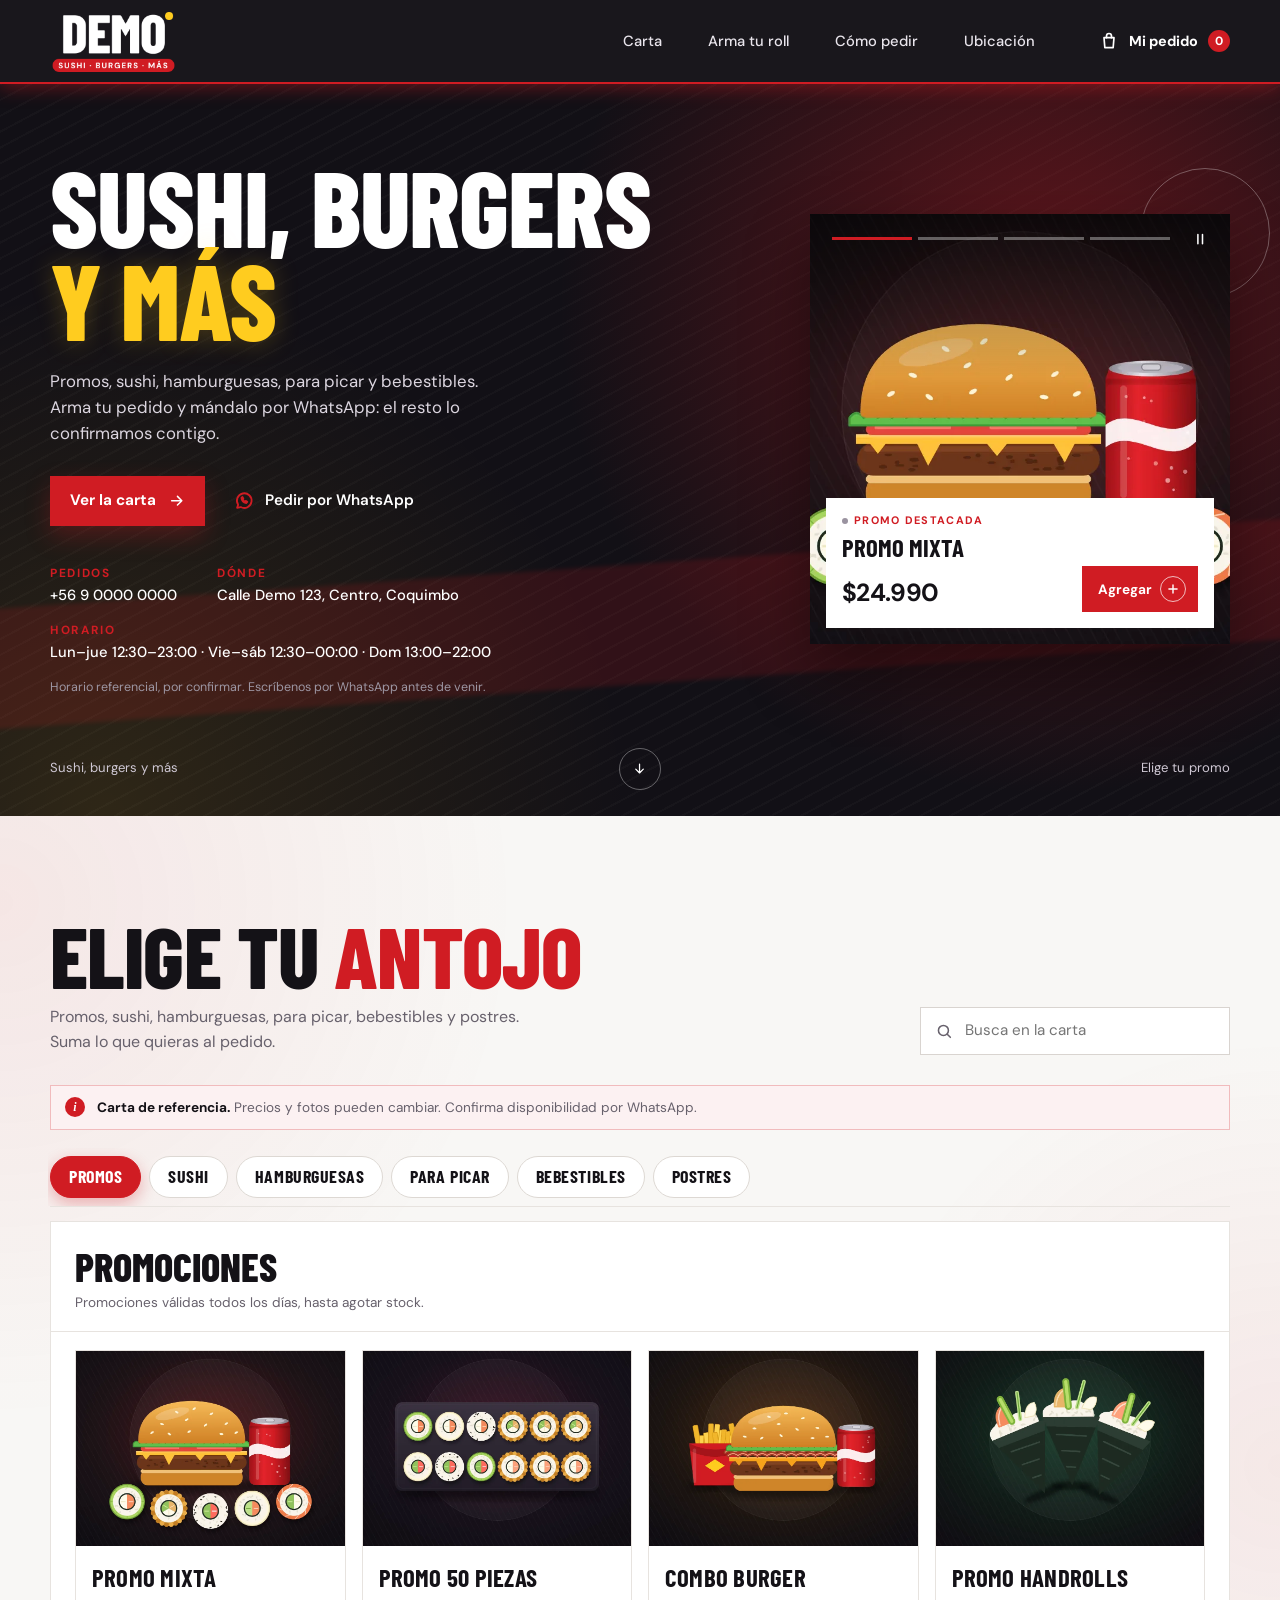
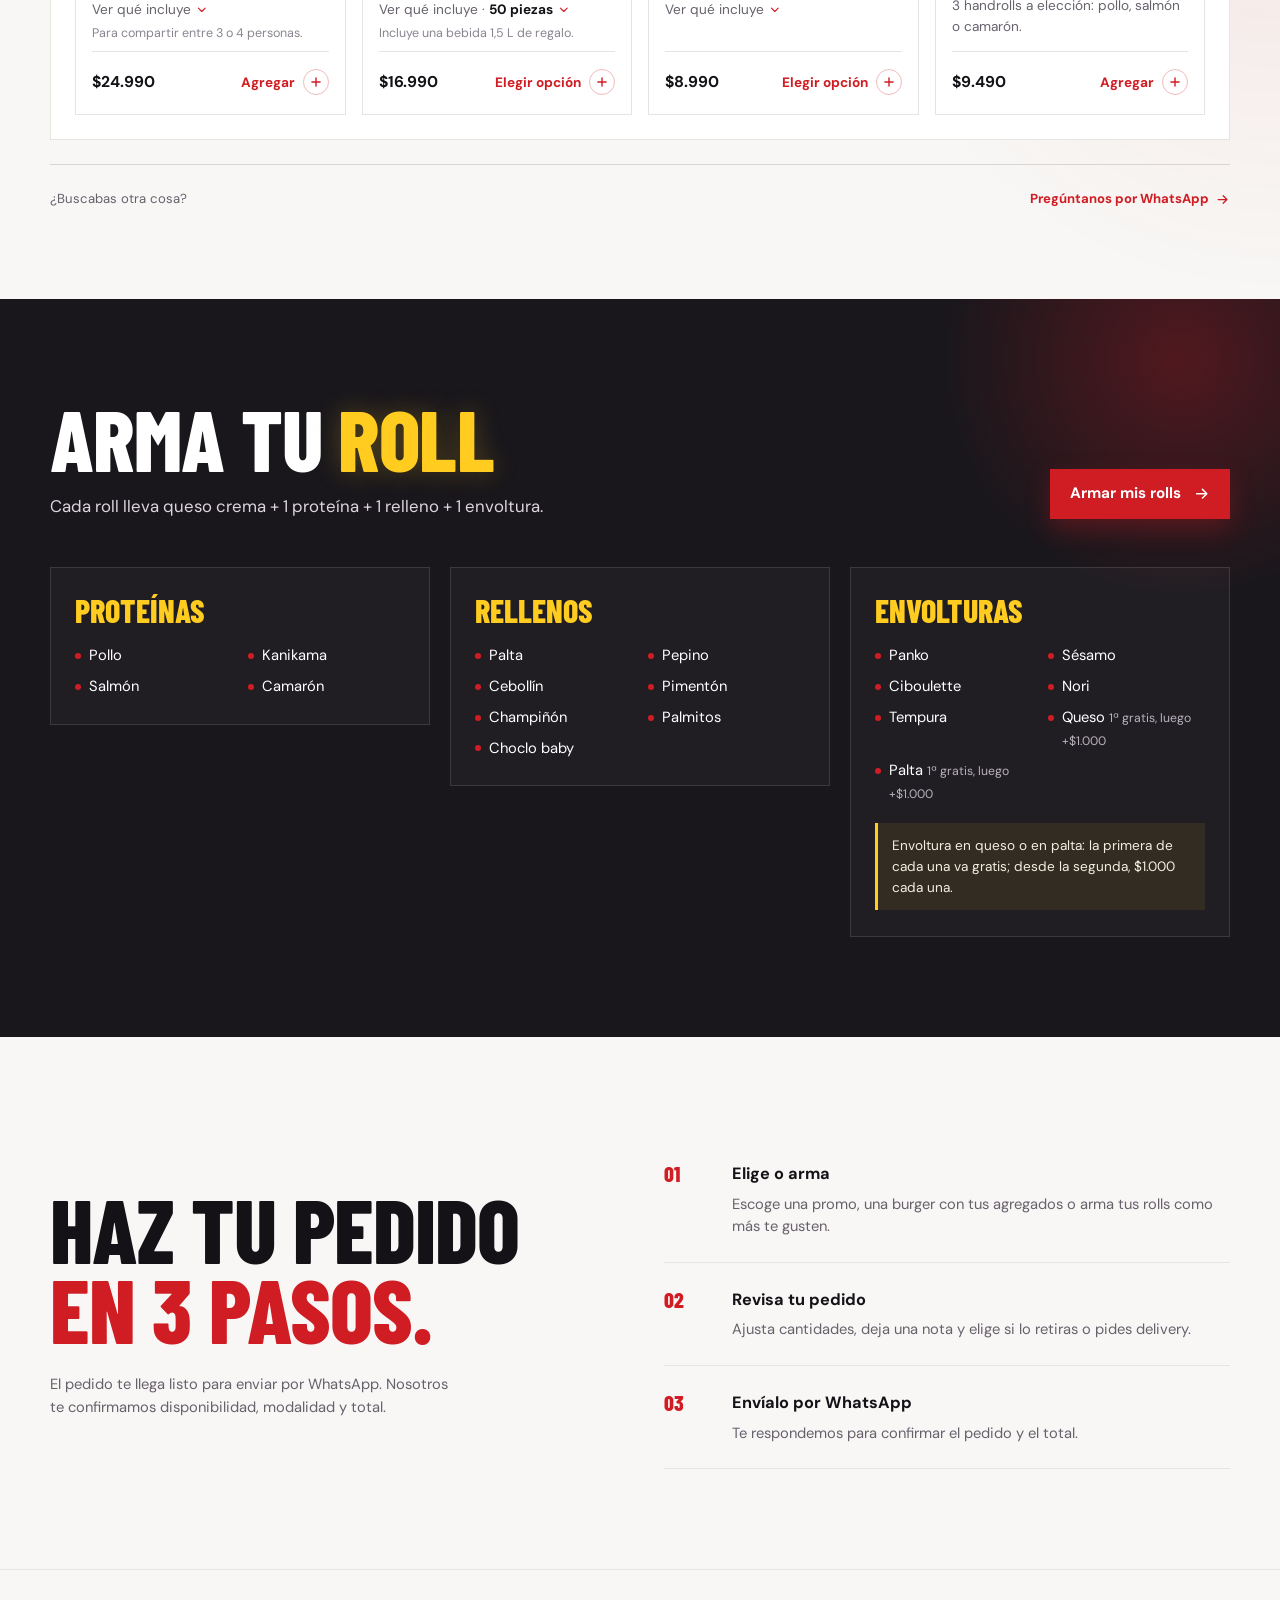
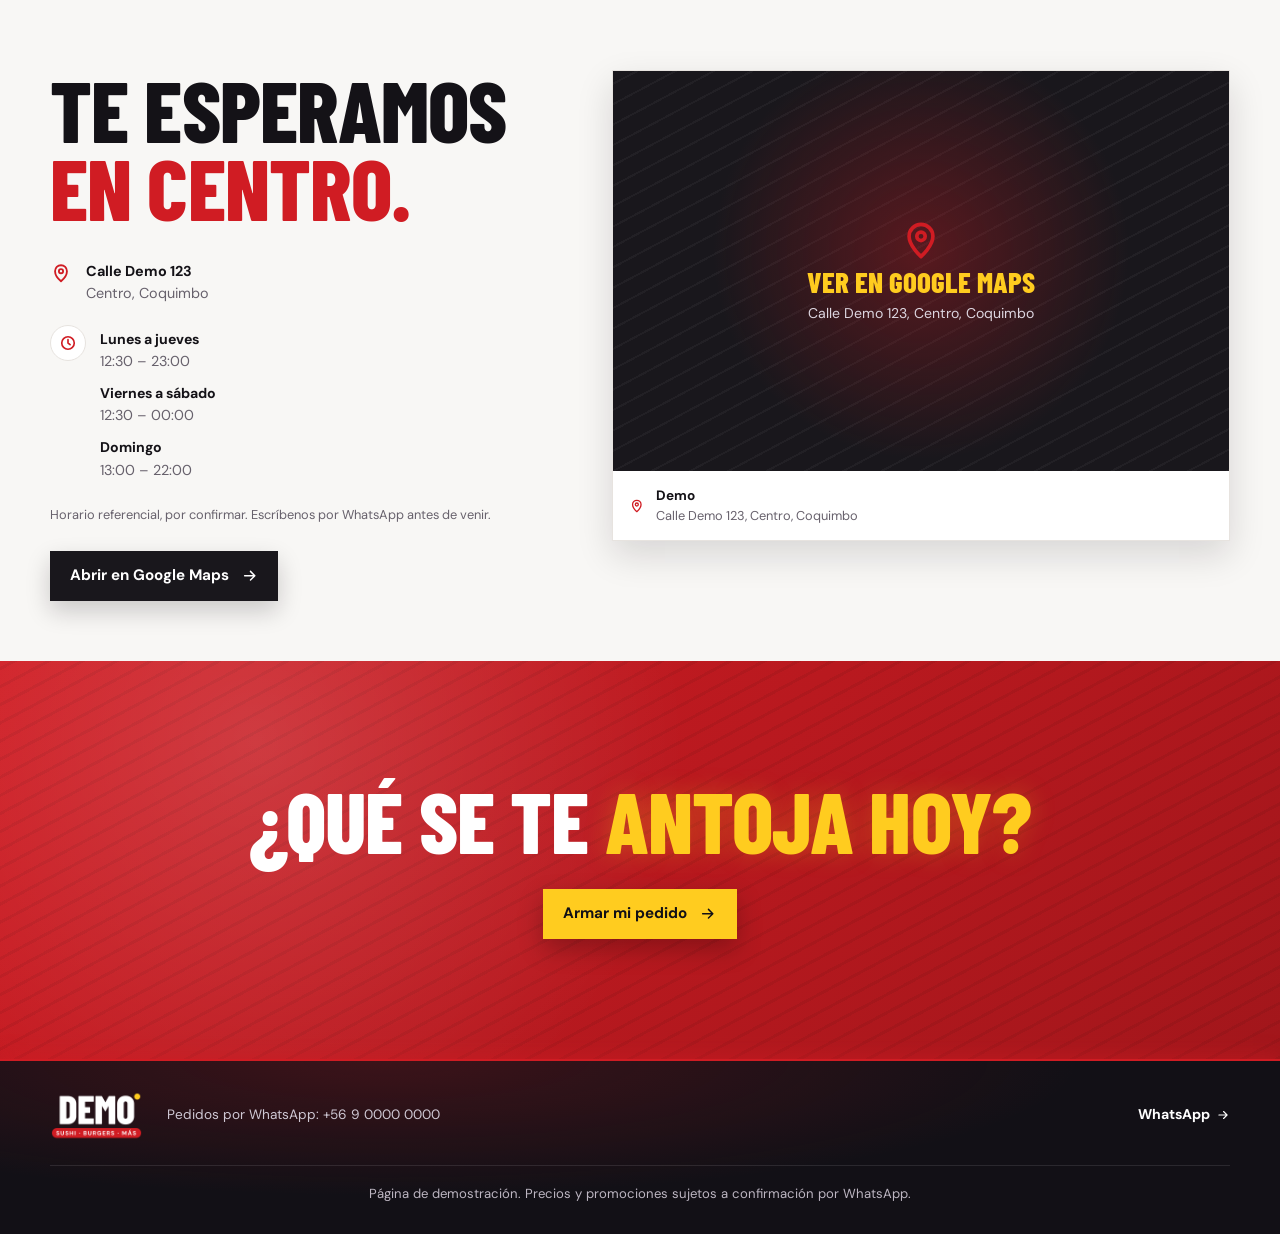
==== index.html @ 1781ec9e "Plantilla Demo multiproducto a partir de la página de Promo Sushi Página de pedidos por WhatsApp con" ====
<!doctype html>
<html lang="es-CL">
<head>
<meta charset="utf-8">
<meta name="viewport" content="width=device-width, initial-scale=1, interactive-widget=resizes-content">
<title>Demo | Sushi, hamburguesas y más</title>
<meta name="description" content="Demo: promos, sushi, hamburguesas, para picar, bebestibles y postres. Arma tu pedido y envíalo por WhatsApp.">
<meta name="theme-color" content="#121014">
<meta property="og:type" content="website">
<meta property="og:title" content="Demo">
<meta property="og:description" content="Promos, sushi, hamburguesas y bebestibles. Pide por WhatsApp.">
<link rel="icon" href="favicon.ico" sizes="any">
<link rel="icon" type="image/png" sizes="192x192" href="img/icono-192.png">
<link rel="apple-touch-icon" href="img/icono-180.png">
<link rel="preconnect" href="https://fonts.googleapis.com">
<link rel="preconnect" href="https://fonts.gstatic.com" crossorigin>
<link rel="stylesheet" href="https://fonts.googleapis.com/css2?family=Barlow+Condensed:wght@700;800&family=DM+Sans:opsz,wght@9..40,400;9..40,500;9..40,600;9..40,700&display=swap">
<link rel="stylesheet" href="css/estilos.css">
<!-- Productos, precios, colores, horario y datos del local: se editan en carta.js -->
<script src="carta.js"></script>
<script src="js/tema.js"></script>
<script src="js/app.js" defer></script>
</head>
<body>
<a class="saltar" href="#carta">Saltar a la carta</a>

<header class="cabecera">
  <div class="contenedor cabecera-fila">
    <a class="marca" href="#inicio" aria-label="Demo, ir al inicio">
      <img class="marca-logo marca-logo--ancho" src="img/logo.png" width="400" height="240" alt="Demo">
    </a>
    <nav class="menu" aria-label="Secciones">
      <a href="#carta">Carta</a>
      <a href="#arma">Arma tu roll</a>
      <a href="#como-pedir">Cómo pedir</a>
      <a href="#ubicacion" data-si="direccion">Ubicación</a>
    </nav>
    <button class="boton-pedido" type="button" data-abrir-pedido aria-label="Mi pedido, 0 productos">
      <svg class="icono" viewBox="0 0 24 24" aria-hidden="true"><path d="M6 8h12l-1 12H7L6 8Z"/><path d="M9 8V6a3 3 0 0 1 6 0v2"/></svg>
      <span class="boton-pedido-texto">Mi pedido</span>
      <span class="contador" data-contador>0</span>
    </button>
  </div>
</header>

<main id="contenido">

  <section class="portada" id="inicio">
    <div class="portada-fondo" aria-hidden="true"></div>
    <div class="contenedor portada-grilla">
      <div class="portada-texto">
        <p class="estado" data-estado hidden></p>
        <h1 class="portada-titulo"><span data-texto="portada.titulo">Sushi, burgers</span> <span class="brillo" data-texto="portada.destacado">y más</span></h1>
        <p class="portada-bajada" data-texto="portada.bajada">Promos, sushi, hamburguesas, para picar y bebestibles. Arma tu pedido y mándalo por WhatsApp: el resto lo confirmamos contigo.</p>
        <div class="portada-acciones">
          <a class="boton" href="#carta">Ver la carta <svg class="icono" viewBox="0 0 24 24" aria-hidden="true"><path d="M5 12h14M13 6l6 6-6 6"/></svg></a>
          <a class="enlace-wsp" data-wsp href="https://wa.me/56900000000" target="_blank" rel="noopener">
            <svg class="icono" viewBox="0 0 24 24" aria-hidden="true"><path d="M4.5 19.5 5.6 16A8 8 0 1 1 8.4 18.6Z"/><path d="M9.2 8.6c.3 2.7 2.4 5 5.2 5.6l1.2-1.3-1.8-1-1 .7c-.9-.5-1.7-1.3-2.2-2.2l.7-1-1-1.8Z"/></svg>
            Pedir por WhatsApp
          </a>
        </div>
        <dl class="portada-datos">
          <div><dt>Pedidos</dt><dd data-dato="whatsapp">+56 9 0000 0000</dd></div>
          <div data-si="direccion" hidden><dt>Dónde</dt><dd data-dato="direccion-ciudad"></dd></div>
          <div data-si="horario" hidden><dt>Horario</dt><dd data-dato="horario"></dd></div>
        </dl>
        <p class="portada-nota" data-si="horario" data-dato="nota-horario" hidden></p>
      </div>
      <div class="destacados" data-destacados></div>
    </div>
    <div class="contenedor portada-pie">
      <span data-dato="lema">Sushi, burgers y más</span>
      <a class="bajar" href="#carta" aria-label="Bajar a la carta"><svg class="icono" viewBox="0 0 24 24" aria-hidden="true"><path d="M12 5v14M6 13l6 6 6-6"/></svg></a>
      <span class="portada-pie-der">Elige tu promo</span>
    </div>
  </section>

  <section class="carta" id="carta" aria-labelledby="carta-titulo">
    <div class="contenedor">
      <div class="carta-cabeza">
        <div>
          <h2 class="titulo-grande" id="carta-titulo"><span data-texto="carta.titulo">Elige tu</span> <span class="acento" data-texto="carta.destacado">antojo</span></h2>
          <p class="carta-bajada" data-texto="carta.bajada">Promos, sushi, hamburguesas, para picar, bebestibles y postres. Suma lo que quieras al pedido.</p>
        </div>
        <label class="buscador">
          <svg class="icono" viewBox="0 0 24 24" aria-hidden="true"><circle cx="11" cy="11" r="6.5"/><path d="m16 16 4 4"/></svg>
          <span class="oculto">Buscar en la carta</span>
          <input type="search" data-buscar placeholder="Busca en la carta" autocomplete="off" enterkeyhint="search">
        </label>
      </div>
      <p class="aviso-carta" data-aviso-carta><span class="aviso-i" aria-hidden="true">i</span><span><b>Carta de referencia.</b> Precios y fotos pueden cambiar. Confirma disponibilidad por WhatsApp.</span></p>
    </div>
    <nav class="secciones" aria-label="Secciones de la carta">
      <div class="contenedor"><div class="pildoras pildoras--grandes" data-secciones></div></div>
    </nav>
    <div class="contenedor">
      <div class="pildoras pildoras--chicas" data-categorias></div>
      <div class="carta-lista" data-lista aria-live="polite">
        <p class="sin-js">Cargando la carta…</p>
      </div>
      <p class="carta-otra">
        <span>¿Buscabas otra cosa?</span>
        <a data-wsp href="https://wa.me/56900000000" target="_blank" rel="noopener">Pregúntanos por WhatsApp <svg class="icono" viewBox="0 0 24 24" aria-hidden="true"><path d="M5 12h14M13 6l6 6-6 6"/></svg></a>
      </p>
    </div>
  </section>

  <section class="arma" id="arma" aria-labelledby="arma-titulo">
    <div class="contenedor">
      <div class="arma-cabeza">
        <div>
          <h2 class="titulo-grande titulo-grande--claro" id="arma-titulo"><span data-texto="arma.titulo">Arma tu</span> <span class="brillo" data-texto="arma.destacado">roll</span></h2>
          <p class="arma-bajada" data-armado-ayuda></p>
        </div>
        <a class="boton" href="#carta" data-armado-ir>Armar mis rolls <svg class="icono" viewBox="0 0 24 24" aria-hidden="true"><path d="M5 12h14M13 6l6 6-6 6"/></svg></a>
      </div>
      <div class="arma-grilla" data-armado-info></div>
    </div>
  </section>

  <section class="pasos" id="como-pedir" aria-labelledby="pasos-titulo">
    <div class="contenedor pasos-grilla">
      <div>
        <h2 class="titulo-grande" id="pasos-titulo"><span data-texto="pasos.titulo">Haz tu pedido</span> <span class="acento" data-texto="pasos.destacado">en 3 pasos.</span></h2>
        <p class="pasos-bajada" data-texto="pasos.bajada">El pedido te llega listo para enviar por WhatsApp. Nosotros te confirmamos disponibilidad, modalidad y total.</p>
      </div>
      <ol class="pasos-lista">
        <li><span class="pasos-num">01</span><div><h3 data-texto="pasos.lista.0.titulo">Elige o arma</h3><p data-texto="pasos.lista.0.texto">Escoge una promo, una burger con tus agregados o arma tus rolls como más te gusten.</p></div></li>
        <li><span class="pasos-num">02</span><div><h3 data-texto="pasos.lista.1.titulo">Revisa tu pedido</h3><p data-texto="pasos.lista.1.texto">Ajusta cantidades, deja una nota y elige si lo retiras o pides delivery.</p></div></li>
        <li><span class="pasos-num">03</span><div><h3 data-texto="pasos.lista.2.titulo">Envíalo por WhatsApp</h3><p data-texto="pasos.lista.2.texto">Te respondemos para confirmar el pedido y el total.</p></div></li>
      </ol>
    </div>
  </section>

  <section class="ubicacion" id="ubicacion" aria-labelledby="ubicacion-titulo" data-si="direccion" hidden>
    <div class="contenedor ubicacion-grilla">
      <div>
        <h2 class="titulo-grande" id="ubicacion-titulo"><span data-texto="ubicacion.titulo">Te esperamos</span> <span class="acento">en <span data-dato="sector">Centro</span>.</span></h2>
        <ul class="datos-local">
          <li>
            <svg class="icono icono--acento" viewBox="0 0 24 24" aria-hidden="true"><path d="M12 21s-6.5-5.6-6.5-11a6.5 6.5 0 0 1 13 0c0 5.4-6.5 11-6.5 11Z"/><circle cx="12" cy="10" r="2.3"/></svg>
            <div><b data-dato="direccion"></b><span><span data-dato="sector-ciudad"></span><span data-si="region">, <span data-dato="region"></span></span></span></div>
          </li>
          <li data-si="horario">
            <svg class="icono icono--acento icono--circulo" viewBox="0 0 24 24" aria-hidden="true"><circle cx="12" cy="12" r="7.5"/><path d="M12 8v4l2.5 2"/></svg>
            <div data-horario-largo></div>
          </li>
        </ul>
        <p class="nota-chica" data-si="horario" data-dato="nota-horario"></p>
        <a class="boton boton--oscuro" data-mapa data-si="mapa" href="#" target="_blank" rel="noopener">Abrir en Google Maps <svg class="icono" viewBox="0 0 24 24" aria-hidden="true"><path d="M5 12h14M13 6l6 6-6 6"/></svg></a>
      </div>
      <figure class="mapa">
        <div class="mapa-marco">
          <a class="mapa-enlace" data-mapa href="#" target="_blank" rel="noopener">
            <svg class="icono" viewBox="0 0 24 24" aria-hidden="true"><path d="M12 21s-6.5-5.6-6.5-11a6.5 6.5 0 0 1 13 0c0 5.4-6.5 11-6.5 11Z"/><circle cx="12" cy="10" r="2.3"/></svg>
            <b>Ver en Google Maps</b>
            <span data-dato="direccion-ciudad"></span>
          </a>
          <iframe data-mapa-embed title="Mapa del local" loading="lazy" referrerpolicy="no-referrer-when-downgrade"></iframe>
        </div>
        <figcaption>
          <svg class="icono icono--acento" viewBox="0 0 24 24" aria-hidden="true"><path d="M12 21s-6.5-5.6-6.5-11a6.5 6.5 0 0 1 13 0c0 5.4-6.5 11-6.5 11Z"/><circle cx="12" cy="10" r="2.3"/></svg>
          <span><b data-dato="nombre">Demo</b><small data-dato="direccion-ciudad"></small></span>
        </figcaption>
      </figure>
    </div>
  </section>

  <section class="antojo" aria-labelledby="antojo-titulo">
    <div class="antojo-fondo" aria-hidden="true"></div>
    <div class="contenedor antojo-centro">
      <h2 class="titulo-grande titulo-grande--claro" id="antojo-titulo"><span data-texto="antojo.titulo">¿Qué se te</span> <span class="brillo" data-texto="antojo.destacado">antoja hoy?</span></h2>
      <a class="boton boton--claro" href="#carta">Armar mi pedido <svg class="icono" viewBox="0 0 24 24" aria-hidden="true"><path d="M5 12h14M13 6l6 6-6 6"/></svg></a>
    </div>
  </section>

</main>

<footer class="pie">
  <div class="contenedor">
    <div class="pie-fila">
      <div class="pie-marca">
        <img class="marca-logo marca-logo--ancho" src="img/logo.png" width="400" height="240" alt="Demo">
        <span class="pie-lema">Pedidos por WhatsApp: <span data-dato="whatsapp">+56 9 0000 0000</span></span>
      </div>
      <nav class="pie-enlaces" aria-label="Redes">
        <a data-facebook data-si="facebook" hidden href="#" target="_blank" rel="noopener">Facebook <svg class="icono" viewBox="0 0 24 24" aria-hidden="true"><path d="M5 12h14M13 6l6 6-6 6"/></svg></a>
        <a data-instagram data-si="instagram" hidden href="#" target="_blank" rel="noopener">Instagram <svg class="icono" viewBox="0 0 24 24" aria-hidden="true"><path d="M5 12h14M13 6l6 6-6 6"/></svg></a>
        <a data-wsp href="https://wa.me/56900000000" target="_blank" rel="noopener">WhatsApp <svg class="icono" viewBox="0 0 24 24" aria-hidden="true"><path d="M5 12h14M13 6l6 6-6 6"/></svg></a>
      </nav>
    </div>
    <p class="pie-nota" data-texto="pie.nota">Página de demostración. Precios y promociones sujetos a confirmación por WhatsApp.</p>
  </div>
</footer>

<button class="barra-pedido" type="button" data-abrir-pedido data-barra hidden>
  <span class="barra-cuenta" data-contador>0</span>
  <span>Ver mi pedido</span>
  <b data-barra-total>$0</b>
</button>

<div class="aviso-agregado" data-aviso role="status" aria-live="polite"></div>

<dialog class="ficha" data-ficha aria-labelledby="ficha-titulo">
  <div class="ficha-caja">
    <button class="cerrar" type="button" data-cerrar aria-label="Cerrar">
      <svg class="icono" viewBox="0 0 24 24" aria-hidden="true"><path d="M6 6l12 12M18 6 6 18"/></svg>
    </button>
    <div class="ficha-cuerpo" data-ficha-cuerpo></div>
    <div class="ficha-pie">
      <button class="boton boton--grande" type="button" data-confirmar></button>
      <p class="nota-chica">Precio referencial. Te confirmamos disponibilidad y detalles por WhatsApp.</p>
    </div>
  </div>
</dialog>

<dialog class="pedido" data-pedido aria-labelledby="pedido-titulo">
  <div class="pedido-caja">
    <header class="pedido-cab">
      <h2 id="pedido-titulo">Mi pedido <span class="pedido-cuenta" data-pedido-cuenta></span></h2>
      <button class="cerrar" type="button" data-cerrar aria-label="Cerrar pedido">
        <svg class="icono" viewBox="0 0 24 24" aria-hidden="true"><path d="M6 6l12 12M18 6 6 18"/></svg>
      </button>
    </header>
    <div class="pedido-cuerpo" data-pedido-cuerpo></div>
    <div class="pedido-pie" data-pedido-pie></div>
  </div>
</dialog>
</body>
</html>
---- css/estilos.css ----
/* Estilos de la página */

:root {
  --tinta: #121016;
  --tinta-2: #19171c;
  --tinta-3: #26222b;
  --papel: #f8f7f5;
  --blanco: #fff;
  --linea: #e7e3df;
  --texto: #141217;
  --suave: #67616c;
  --claro: #bdb7c1;
  --acento: #e3242b;
  --acento-claro: #ff6a5c;
  --principal: #d01c23;
  --principal-oscuro: #a3141a;
  --acento-fondo: #fff3f1;
  --acento-borde: #f4bfba;
  --amarillo: #ffcc1f;
  --amarillo-claro: #ffd84d;
  /* los mismos colores en números, para las sombras y brillos (carta.js → "tema" los cambia) */
  --principal-rgb: 208 28 35;
  --acento-rgb: 227 36 43;
  --amarillo-rgb: 255 204 31;
  --verde: #3ccf72;
  --error: #b3261e;
  --titulo: "Barlow Condensed", "Arial Narrow", "Roboto Condensed", sans-serif;
  --cuerpo: "DM Sans", system-ui, -apple-system, "Segoe UI", Roboto, sans-serif;
  --alto-cabecera: 84px;
  --ancho: 1180px;
  --sombra: 0 14px 34px rgba(18, 16, 22, .14);
}

*, *::before, *::after { box-sizing: border-box; }
[hidden] { display: none !important; }
html { scroll-behavior: smooth; scroll-padding-top: calc(var(--alto-cabecera) + 64px); -webkit-text-size-adjust: 100%; }
html.con-dialogo { overflow: hidden; }
body {
  margin: 0;
  background: var(--papel);
  color: var(--texto);
  font: 400 16px/1.55 var(--cuerpo);
  -webkit-font-smoothing: antialiased;
}
img { max-width: 100%; display: block; }
a { color: inherit; }
button, input, textarea { font: inherit; color: inherit; }
button { cursor: pointer; }
h1, h2, h3, h4, p, ul, ol, dl, dd, figure { margin: 0; }
ul, ol { padding: 0; list-style: none; }
:focus-visible { outline: 3px solid var(--acento); outline-offset: 2px; }
@media (prefers-reduced-motion: reduce) {
  html { scroll-behavior: auto; }
  *, *::before, *::after { animation-duration: .01ms !important; transition-duration: .01ms !important; }
}

.contenedor { width: min(100% - 32px, var(--ancho)); margin-inline: auto; }
.oculto { position: absolute; width: 1px; height: 1px; overflow: hidden; clip: rect(0 0 0 0); white-space: nowrap; }
/* en celulares con notch, la franja de arriba queda del color de la cabecera */
body::before { content: ""; position: fixed; inset: 0 0 auto; height: env(safe-area-inset-top, 0px); z-index: 31; background: var(--tinta-2); }
.saltar { position: absolute; left: 16px; top: -60px; z-index: 100; background: var(--blanco); padding: 10px 16px; font-weight: 700; }
.saltar:focus { top: 12px; }

.icono { width: 1.15em; height: 1.15em; flex: none; fill: none; stroke: currentColor; stroke-width: 2; stroke-linecap: round; stroke-linejoin: round; }
.icono--acento { color: var(--acento); }
.acento { color: var(--acento); }
.brillo { color: var(--amarillo); text-shadow: 0 0 26px rgb(var(--amarillo-rgb) / .25); }

/* ---------- títulos y botones ---------- */
.titulo-grande {
  font: 800 clamp(3rem, 8.4vw, 5.4rem)/.9 var(--titulo);
  text-transform: uppercase; letter-spacing: -.01em;
}
.titulo-grande--claro { color: var(--blanco); }
.titulo-grande .acento { display: inline; }
.titulo-medio { font: 800 clamp(2.2rem, 4.6vw, 3.4rem)/.98 var(--titulo); text-transform: uppercase; }
.nota-chica { font-size: .8rem; color: var(--suave); }

.boton {
  display: inline-flex; align-items: center; justify-content: center; gap: 12px;
  min-height: 50px; padding: 12px 20px;
  background: var(--principal); color: var(--blanco);
  border: 0; border-radius: 0; text-decoration: none;
  font-weight: 700; font-size: .95rem;
  box-shadow: 0 10px 24px rgb(var(--principal-rgb) / .28);
  transition: background .2s, transform .2s;
}
.boton:hover { background: var(--principal-oscuro); }
.boton:active { transform: translateY(1px); }
.boton--oscuro { background: var(--tinta-2); box-shadow: 0 10px 24px rgba(18, 16, 22, .2); }
.boton--oscuro:hover { background: #000; }
.boton--claro { background: var(--amarillo); color: var(--tinta); box-shadow: 0 10px 24px rgba(0, 0, 0, .25); }
.boton--claro:hover { background: var(--amarillo-claro); }
.boton--grande { width: 100%; min-height: 56px; font-size: 1rem; }
.boton[aria-disabled="true"] { background: #d9d5dc; color: #6f6875; box-shadow: none; }

/* ---------- cabecera ---------- */
.cabecera {
  position: sticky; top: env(safe-area-inset-top, 0px); z-index: 30;
  background: var(--tinta-2);
  color: var(--blanco);
  border-bottom: 2px solid var(--acento);
  box-shadow: 0 3px 18px rgb(var(--acento-rgb) / .45);
}
.cabecera-fila { display: flex; align-items: center; gap: 24px; height: calc(var(--alto-cabecera) - 2px); }
.marca { display: flex; align-items: center; gap: 12px; text-decoration: none; margin-right: auto; }
.marca-logo { width: 62px; height: 62px; border-radius: 50%; }
.marca-logo--ancho { width: auto; height: 76px; border-radius: 0; }
.marca-texto { display: flex; flex-direction: column; line-height: 1.05; }
.marca-texto b { font-size: 1.45rem; font-weight: 700; letter-spacing: -.02em; }
.marca-texto small { font-size: .8rem; font-weight: 700; letter-spacing: .14em; text-transform: uppercase; margin-top: 3px; }
.menu { display: flex; gap: 46px; margin-right: 40px; }
.menu a { text-decoration: none; font-size: .92rem; font-weight: 500; color: #e9e5ec; }
.menu a:hover { color: var(--acento-claro); }
.boton-pedido {
  display: inline-flex; align-items: center; gap: 10px;
  background: none; border: 0; color: var(--blanco); font-weight: 700; font-size: .9rem; padding: 8px 0;
}
.boton-pedido .icono { width: 20px; height: 20px; }
.contador {
  display: inline-grid; place-items: center; min-width: 22px; height: 22px; padding: 0 6px;
  border-radius: 999px; background: var(--principal); color: var(--blanco); font-size: .75rem; font-weight: 700;
}
.contador.salta { animation: salto .45s ease; }
@keyframes salto { 40% { transform: scale(1.35); } }

/* ---------- portada ---------- */
.portada { position: relative; overflow: hidden; background: var(--tinta); color: var(--blanco); }
.portada-fondo {
  position: absolute; inset: 0;
  background:
    radial-gradient(circle at 82% 30%, rgb(var(--acento-rgb) / .42), transparent 42%),
    radial-gradient(circle at 8% 100%, rgb(var(--amarillo-rgb) / .12), transparent 38%),
    repeating-linear-gradient(-28deg, rgba(255, 255, 255, .025) 0 2px, transparent 2px 14px),
    var(--tinta);
}
.portada-fondo::after {
  content: ""; position: absolute; left: -5%; right: -5%; bottom: 18%; height: 120px;
  background: var(--principal); transform: rotate(-4deg); opacity: .16; filter: blur(2px);
}
.portada-grilla {
  position: relative; display: grid; grid-template-columns: 1.15fr .85fr; gap: 48px; align-items: center;
  padding: 76px 0 40px;
}
.estado {
  display: inline-flex; align-items: center; gap: 10px; margin-bottom: 26px;
  padding: 9px 12px 9px 16px; border: 1px solid rgb(var(--acento-rgb) / .55); border-radius: 999px;
  background: rgba(18, 16, 22, .55); font-size: .88rem;
}
.estado b { font-weight: 700; }
.estado .estado-punto { width: 8px; height: 8px; border-radius: 50%; background: var(--acento); box-shadow: 0 0 0 4px rgb(var(--acento-rgb) / .2); }
.estado.abierto .estado-punto { background: var(--verde); box-shadow: 0 0 0 4px rgba(60, 207, 114, .2); }
.estado .estado-mas { color: #cfc8d4; }
.estado button { background: none; border: 0; color: #a69fab; padding: 0 2px; line-height: 1; font-size: 1.05rem; }
.portada-titulo {
  font: 800 clamp(3.6rem, 9.5vw, 6.6rem)/.88 var(--titulo); text-transform: uppercase; letter-spacing: -.01em;
}
.portada-bajada { max-width: 470px; margin-top: 22px; color: #dcd6e0; font-size: 1.05rem; }
.portada-acciones { display: flex; flex-wrap: wrap; align-items: center; gap: 14px 28px; margin-top: 30px; }
.enlace-wsp { display: inline-flex; align-items: center; gap: 10px; font-weight: 600; font-size: .95rem; text-decoration: none; }
.enlace-wsp .icono { color: var(--acento); width: 22px; height: 22px; }
.enlace-wsp:hover { color: var(--acento-claro); }
.portada-datos { display: flex; flex-wrap: wrap; gap: 14px 40px; margin: 38px 0 0; }
.portada-datos dt { font-size: .74rem; font-weight: 700; letter-spacing: .14em; text-transform: uppercase; color: var(--acento); }
.portada-datos dd { font-size: .92rem; font-weight: 500; margin-top: 2px; }
.portada-nota { margin-top: 14px; font-size: .78rem; color: #9d96a3; }
.portada-pie {
  position: relative; display: grid; grid-template-columns: 1fr auto 1fr; align-items: center; gap: 16px;
  padding: 10px 0 26px; font-size: .82rem; color: #cfc8d4;
}
.portada-pie-der { text-align: right; }
.bajar { display: grid; place-items: center; width: 42px; height: 42px; border-radius: 50%; border: 1px solid rgba(255, 255, 255, .35); color: var(--blanco); }
.bajar:hover { border-color: var(--acento); }

/* promos destacadas */
.destacados { position: relative; justify-self: end; width: min(100%, 420px); }
.destacados::before {
  content: ""; position: absolute; width: 130px; height: 130px; border-radius: 50%;
  border: 1px solid rgba(255, 255, 255, .3); top: -46px; right: -40px;
}
.destacado { position: relative; background: #000; box-shadow: 0 30px 60px rgba(0, 0, 0, .45); }
.destacado-foto { position: relative; aspect-ratio: 4 / 4.1; overflow: hidden; }
.destacado-foto img { width: 100%; height: 100%; object-fit: cover; transition: opacity .5s; }
.destacado-foto::after { content: ""; position: absolute; inset: 0; background: linear-gradient(180deg, rgba(0, 0, 0, .55) 0%, transparent 38%); }
.destacado-frase {
  position: absolute; z-index: 1; left: 22px; top: 50px; font: 800 2.05rem/.95 var(--titulo); text-transform: uppercase;
  text-shadow: 0 2px 14px rgba(0, 0, 0, .5);
}
.destacado-frase span { display: block; color: var(--acento); }
.destacado-barras { position: absolute; z-index: 2; top: 18px; left: 22px; right: 60px; display: flex; gap: 6px; }
.destacado-barras button { flex: 1; height: 14px; padding: 5px 0; background: none; border: 0; }
.destacado-barras span { display: block; height: 3px; background: rgba(255, 255, 255, .35); overflow: hidden; }
.destacado-barras i { display: block; height: 100%; width: 0; background: var(--acento); }
.destacado-barras .hecha i { width: 100%; }
.destacado-barras .activa i { animation: llenar var(--duracion, 6s) linear forwards; }
.destacados.pausado .destacado-barras .activa i { animation-play-state: paused; }
@keyframes llenar { to { width: 100%; } }
.destacado-pausa {
  position: absolute; z-index: 2; top: 10px; right: 14px; width: 32px; height: 32px;
  background: none; border: 0; color: var(--blanco); display: grid; place-items: center;
}
.destacado-panel {
  position: absolute; left: 16px; right: 16px; bottom: 16px; z-index: 1;
  background: var(--blanco); color: var(--texto); padding: 14px 16px 16px;
  display: grid; grid-template-columns: 1fr auto; align-items: end; gap: 6px 12px;
}
.destacado-etiqueta { grid-column: 1 / -1; display: flex; align-items: center; gap: 6px; font-size: .68rem; font-weight: 700; letter-spacing: .12em; text-transform: uppercase; color: var(--principal); }
.destacado-etiqueta::before { content: ""; width: 6px; height: 6px; border-radius: 50%; background: #9a93a0; }
.destacado-nombre { grid-column: 1 / -1; font: 700 1.55rem/1 var(--titulo); text-transform: uppercase; }
.destacado-precio { font-weight: 700; font-size: 1.55rem; letter-spacing: -.02em; }
.destacado-panel .agregar { background: var(--principal); color: var(--blanco); padding: 10px 12px 10px 16px; min-height: 44px; }
.destacado-panel .agregar .mas { border-color: rgba(255, 255, 255, .7); color: var(--blanco); }

/* ---------- carta ---------- */
.carta {
  position: relative; padding: 100px 0 90px;
  background:
    radial-gradient(circle at 0% 8%, rgb(var(--acento-rgb) / .08), transparent 32%),
    radial-gradient(circle at 100% 60%, rgb(var(--acento-rgb) / .07), transparent 30%),
    var(--papel);
}
.carta-cabeza { display: flex; align-items: flex-end; justify-content: space-between; gap: 24px 40px; flex-wrap: wrap; }
.carta-bajada { max-width: 470px; margin-top: 12px; color: var(--suave); }
.buscador {
  display: flex; align-items: center; gap: 10px; width: min(100%, 310px); height: 48px; padding: 0 14px;
  background: var(--blanco); border: 1px solid #d9d4d0; color: var(--suave);
}
.buscador:focus-within { border-color: var(--acento); }
.buscador input { flex: 1; min-width: 0; border: 0; outline: 0; background: none; font-size: .95rem; color: var(--texto); }
.aviso-carta {
  display: flex; align-items: center; gap: 12px; margin-top: 30px; padding: 11px 14px;
  border: 1px solid var(--acento-borde); background: var(--acento-fondo); font-size: .85rem; color: var(--suave);
}
.aviso-carta b { color: var(--texto); }
.aviso-i {
  flex: none; display: grid; place-items: center; width: 20px; height: 20px; border-radius: 50%;
  background: var(--principal); color: var(--blanco); font: italic 700 .75rem/1 Georgia, serif;
}
.secciones {
  position: sticky; top: calc(var(--alto-cabecera) + env(safe-area-inset-top, 0px)); z-index: 20; margin-top: 18px;
  transition: background .2s;
}
.secciones.pegada { background: rgba(248, 247, 245, .97); box-shadow: 0 1px 0 var(--linea); backdrop-filter: blur(6px); }
.pildoras { display: flex; gap: 8px; overflow-x: auto; scrollbar-width: none; padding: 8px 2px; margin: 0 -2px; }
.pildoras::-webkit-scrollbar { display: none; }
.pildora {
  flex: none; border: 1px solid #ddd8d3; background: var(--blanco); border-radius: 999px; white-space: nowrap;
  transition: background .2s, border-color .2s, color .2s;
}
.pildora:hover { border-color: var(--acento); }
.pildoras--grandes .pildora { font: 700 1.12rem/1 var(--titulo); text-transform: uppercase; letter-spacing: .03em; padding: 11px 18px; }
.pildoras--grandes .pildora[aria-pressed="true"] { background: var(--principal); border-color: var(--principal); color: var(--blanco); box-shadow: 0 6px 16px rgb(var(--principal-rgb) / .3); }
.pildoras--chicas { padding-top: 2px; padding-bottom: 14px; }
.pildoras--chicas .pildora { font-size: .8rem; font-weight: 500; padding: 9px 15px; color: #4d4752; }
.pildoras--chicas .pildora[aria-pressed="true"] { border-color: var(--acento); background: var(--acento-fondo); color: var(--principal); box-shadow: 0 0 0 2px rgb(var(--acento-rgb) / .15); }
.carta-lista { display: grid; gap: 18px; min-height: 300px; border-top: 1px solid var(--linea); padding-top: 14px; margin-top: 0; }
.sin-js { color: var(--suave); padding: 30px 0; }

.bloque { background: var(--blanco); border: 1px solid var(--linea); }
.bloque-cab { padding: 24px 24px 18px; border-bottom: 1px solid var(--linea); }
.bloque-cab h3 { font: 800 2.5rem/1 var(--titulo); text-transform: uppercase; }
.bloque-cab p { margin-top: 6px; font-size: .85rem; color: var(--suave); }
.bloque-vacio { padding: 26px 24px; color: var(--suave); }
.bloque-vacio a { color: var(--principal); font-weight: 700; }

/* filas */
.filas { display: grid; grid-template-columns: 1fr 1fr; gap: 0 24px; padding: 0 12px; }
.fila {
  display: grid; grid-template-columns: 1fr auto; gap: 4px 16px; padding: 16px 12px 14px;
  border-bottom: 1px solid var(--linea);
}
.fila.abierta { background: var(--acento-fondo); }
.fila-nombre { font: 700 1.3rem/1.1 var(--titulo); text-transform: uppercase; letter-spacing: .01em; }
.fila-detalle { font-size: .85rem; color: var(--suave); margin-top: 4px; }
.fila-incluye { font-size: .78rem; color: #8b8490; margin-top: 2px; }
.fila-lado { display: flex; flex-direction: column; align-items: flex-end; justify-content: space-between; gap: 10px; }
.fila--agotada .fila-nombre, .fila--agotada .precio { color: #9a939e; }
.precio { font-weight: 700; font-size: .98rem; white-space: nowrap; }
.precio small { font-weight: 500; color: var(--suave); font-size: .78rem; }
.variedades {
  display: inline-flex; align-items: center; gap: 4px; margin-top: 6px; padding: 2px 0;
  background: none; border: 0; font-size: .85rem; color: var(--suave);
}
.variedades b { color: var(--texto); }
.variedades .icono { color: var(--principal); width: 1em; height: 1em; transition: transform .2s; }
.variedades[aria-expanded="true"] .icono { transform: rotate(180deg); }
.variedades-lista { margin-top: 10px; display: grid; gap: 4px; font-size: .86rem; color: #47414c; }
.variedades-lista li { position: relative; padding-left: 13px; }
.variedades-lista li::before { content: ""; position: absolute; left: 0; top: .62em; width: 5px; height: 5px; border-radius: 50%; background: var(--acento); }

.agregar {
  display: inline-flex; align-items: center; gap: 8px; min-height: 36px; padding: 4px 0;
  border: 0; background: none; color: var(--principal); font-weight: 700; font-size: .85rem;
}
.agregar .mas {
  display: grid; place-items: center; width: 26px; height: 26px; border-radius: 50%;
  border: 1.5px solid var(--acento-borde); color: var(--principal); transition: background .2s, color .2s, box-shadow .2s;
}
.agregar .mas .icono { width: 14px; height: 14px; stroke-width: 2.4; }
.agregar:hover .mas { background: var(--principal); border-color: var(--principal); color: var(--blanco); box-shadow: 0 0 0 4px rgb(var(--acento-rgb) / .2); }
.estado-pill {
  display: inline-block; padding: 6px 12px; border-radius: 999px; background: #efedeb;
  font-size: .7rem; font-weight: 700; letter-spacing: .08em; text-transform: uppercase; color: #67616c;
}

/* tarjetas con foto */
.tarjetas { display: grid; grid-template-columns: repeat(auto-fill, minmax(230px, 1fr)); gap: 16px; padding: 18px 24px 24px; }
.tarjeta { display: flex; flex-direction: column; border: 1px solid var(--linea); background: var(--blanco); }
.tarjeta-foto { aspect-ratio: 1000 / 725; background: var(--tinta-2); overflow: hidden; }
.tarjeta-foto img { width: 100%; height: 100%; object-fit: cover; transition: transform .4s; }
.tarjeta:hover .tarjeta-foto img { transform: scale(1.04); }
.tarjeta-foto--vacia { display: grid; place-items: center; background: linear-gradient(160deg, var(--tinta-3), var(--tinta)); }
.tarjeta-foto--vacia img { width: 120px; height: auto; opacity: .55; }
.tarjeta-cuerpo { flex: 1; display: flex; flex-direction: column; padding: 18px 16px 14px; }
.tarjeta-cuerpo .fila-nombre { font-size: 1.55rem; }
.tarjeta-cuerpo .fila-detalle { margin-bottom: 14px; }
.tarjeta-pie { margin-top: auto; display: flex; align-items: center; justify-content: space-between; gap: 10px; padding-top: 12px; border-top: 1px solid var(--linea); }

.carta-otra { display: flex; justify-content: space-between; gap: 12px; flex-wrap: wrap; margin-top: 24px; padding-top: 24px; border-top: 1px solid #d9d4d0; font-size: .82rem; color: var(--suave); }
.carta-otra a { display: inline-flex; align-items: center; gap: 6px; color: var(--principal); font-weight: 700; text-decoration: none; }

/* ---------- cómo pedir ---------- */
.pasos { padding: 100px 0; border-bottom: 1px solid var(--linea); }
.pasos-grilla { display: grid; grid-template-columns: 1fr 1fr; gap: 48px; align-items: center; }
.pasos .titulo-grande { font-size: clamp(3.2rem, 8vw, 5.6rem); }
.pasos .titulo-grande .acento { display: block; }
.pasos-bajada { max-width: 400px; margin-top: 24px; color: var(--suave); font-size: .92rem; }
.pasos-lista li { display: grid; grid-template-columns: 68px 1fr; padding: 24px 0; border-bottom: 1px solid var(--linea); }
.pasos-num { font: 800 1.35rem/1.2 var(--titulo); color: var(--acento); }
.pasos-lista h3 { font-size: 1.02rem; font-weight: 700; }
.pasos-lista p { margin-top: 6px; color: var(--suave); font-size: .92rem; }

/* ---------- arma tu roll ---------- */
.arma { position: relative; background: var(--tinta-2); color: var(--blanco); padding: 100px 0; overflow: hidden; }
.arma::before { content: ""; position: absolute; width: 520px; height: 520px; right: -160px; top: -200px; border-radius: 50%; background: radial-gradient(circle, rgb(var(--acento-rgb) / .3), transparent 65%); }
.arma .contenedor { position: relative; }
.arma-cabeza { display: flex; align-items: flex-end; justify-content: space-between; gap: 24px 40px; flex-wrap: wrap; }
.arma-bajada { margin-top: 16px; max-width: 520px; color: #ddd6e0; font-size: 1.05rem; }
.arma-grilla { display: grid; grid-template-columns: repeat(3, 1fr); gap: 20px; margin-top: 48px; align-items: start; }
.arma-grupo { padding: 26px 24px; border: 1px solid rgba(255, 255, 255, .12); background: rgba(255, 255, 255, .03); }
.arma-grupo h3 { font: 800 2rem/1 var(--titulo); text-transform: uppercase; color: var(--amarillo); }
.arma-grupo ul { display: grid; grid-template-columns: 1fr 1fr; gap: 8px 16px; margin-top: 18px; font-size: .92rem; }
.arma-grupo li { position: relative; padding-left: 14px; }
.arma-grupo li::before { content: ""; position: absolute; left: 0; top: .6em; width: 6px; height: 6px; border-radius: 50%; background: var(--acento); }
.arma-grupo li small { color: #b9b2bd; }
.arma-promo { margin-top: 18px; padding: 12px 14px; border-left: 3px solid var(--amarillo); background: rgb(var(--amarillo-rgb) / .08); font-size: .85rem; color: #f3eee0; }

/* ---------- ubicación ---------- */
.ubicacion { padding: 100px 0 60px; }
.ubicacion-grilla { display: grid; grid-template-columns: .9fr 1.1fr; gap: 56px; align-items: start; }
.ubicacion .titulo-grande .acento { display: block; }
.datos-local { display: grid; gap: 24px; margin: 34px 0 14px; }
.datos-local li { display: flex; gap: 14px; }
.datos-local .icono { width: 22px; height: 22px; margin-top: 2px; }
.datos-local .icono--circulo { width: 36px; height: 36px; padding: 7px; border: 1px solid var(--linea); border-radius: 50%; background: var(--blanco); margin-top: -4px; }
.datos-local li > div { display: grid; font-size: .9rem; }
.datos-local li > div > span { color: var(--suave); }
.datos-local [data-horario-largo] b { font-size: .88rem; }
.datos-local [data-horario-largo] span { margin-bottom: 10px; color: var(--suave); }
.ubicacion .boton { margin-top: 26px; }
.mapa { background: var(--blanco); border: 1px solid var(--linea); box-shadow: var(--sombra); }
.mapa-marco { position: relative; height: 400px; background: var(--tinta-2); }
.mapa-marco iframe { position: absolute; inset: 0; width: 100%; height: 100%; border: 0; }
/* debajo del mapa: si el mapa no carga, queda el enlace a Google Maps */
.mapa-enlace {
  position: absolute; inset: 0; display: grid; place-content: center; justify-items: center; gap: 6px;
  padding: 24px; text-align: center; text-decoration: none; color: var(--blanco);
  background:
    radial-gradient(circle at 50% 45%, rgb(var(--acento-rgb) / .35), transparent 55%),
    repeating-linear-gradient(-28deg, rgba(255, 255, 255, .04) 0 2px, transparent 2px 18px),
    var(--tinta-2);
}
.mapa-enlace .icono { width: 44px; height: 44px; color: var(--acento); }
.mapa-enlace b { font: 800 1.8rem/1 var(--titulo); text-transform: uppercase; color: var(--amarillo); }
.mapa-enlace span { font-size: .88rem; color: #ddd6e0; }
.mapa-enlace:hover b { text-decoration: underline; }
.mapa figcaption { display: flex; gap: 12px; align-items: center; padding: 14px 16px; font-size: .85rem; }
.mapa figcaption > span { display: grid; }
.mapa figcaption small { color: var(--suave); font-size: .8rem; }

/* ---------- antojo ---------- */
.antojo { position: relative; overflow: hidden; padding: 120px 0; text-align: center; background: var(--tinta); }
.antojo-fondo {
  position: absolute; inset: 0;
  background:
    radial-gradient(circle at 20% 20%, rgba(255, 255, 255, .14), transparent 40%),
    repeating-linear-gradient(-28deg, rgba(0, 0, 0, .06) 0 3px, transparent 3px 16px),
    linear-gradient(135deg, var(--principal) 0%, var(--principal-oscuro) 100%);
}
.antojo-centro { position: relative; display: grid; justify-items: center; gap: 30px; }
.antojo .titulo-grande { font-size: clamp(3.4rem, 9vw, 5.4rem); }

/* ---------- pie ---------- */
.pie {
  position: relative; color: var(--blanco); padding: 26px 0 30px;
  background: radial-gradient(ellipse at 30% 0%, rgb(var(--acento-rgb) / .22), transparent 55%), var(--tinta);
  border-top: 2px solid var(--acento); box-shadow: 0 -3px 18px rgb(var(--acento-rgb) / .45);
}
.pie-fila { display: flex; align-items: center; justify-content: space-between; gap: 20px; flex-wrap: wrap; padding-bottom: 22px; border-bottom: 1px solid rgba(255, 255, 255, .1); }
.pie-marca { display: flex; align-items: center; gap: 12px; flex-wrap: wrap; }
.pie-marca .marca-logo { width: 46px; height: 46px; }
.pie-marca .marca-logo--ancho { width: auto; height: 56px; }
.pie-marca .marca-texto b { font-size: 1.15rem; }
.pie-marca .marca-texto small { font-size: .74rem; }
.pie-lema { margin-left: 12px; font-size: .85rem; color: #cfc8d4; }
.pie-enlaces { display: flex; gap: 24px; }
.pie-enlaces a { display: inline-flex; align-items: center; gap: 6px; text-decoration: none; font-weight: 700; font-size: .88rem; }
.pie-enlaces a:hover { color: var(--acento-claro); }
.pie-enlaces .icono { width: 14px; height: 14px; }
.pie-nota { padding-top: 18px; text-align: center; font-size: .82rem; color: #bdb6c2; }

/* ---------- barra de pedido (celular) y aviso ---------- */
.barra-pedido {
  position: fixed; z-index: 25; left: 16px; right: 16px; bottom: max(14px, env(safe-area-inset-bottom));
  display: none; align-items: center; gap: 12px; padding: 0 18px; min-height: 56px;
  background: var(--principal); color: var(--blanco); border: 0; font-weight: 700;
  box-shadow: 0 14px 30px rgb(var(--principal-rgb) / .45);
}
.barra-pedido > span:nth-child(2) { margin-right: auto; }
.barra-cuenta { display: grid; place-items: center; min-width: 26px; height: 26px; border-radius: 999px; background: var(--blanco); color: var(--principal); font-size: .8rem; }
.aviso-agregado {
  position: fixed; z-index: 40; left: 50%; bottom: 24px; transform: translate(-50%, 20px);
  max-width: calc(100% - 32px); padding: 12px 18px; background: var(--tinta-2); color: var(--blanco);
  font-size: .88rem; font-weight: 500; box-shadow: 0 14px 30px rgba(0, 0, 0, .3);
  opacity: 0; pointer-events: none; transition: opacity .25s, transform .25s;
}
.aviso-agregado.visible { opacity: 1; transform: translate(-50%, 0); }
.aviso-agregado b { color: var(--acento-claro); }

/* ---------- ventanas (ficha y pedido) ---------- */
dialog { padding: 0; border: 0; max-width: none; max-height: none; color: var(--texto); background: transparent; }
dialog::backdrop { background: rgba(18, 16, 22, .55); }
.cerrar {
  display: grid; place-items: center; width: 44px; height: 44px; border-radius: 50%;
  border: 1px solid #ddd8d3; background: var(--blanco); color: var(--texto);
}
.cerrar:hover { border-color: var(--acento); }

.ficha { width: min(100% - 32px, 480px); margin: auto; }
.ficha[open] { animation: aparecer .22s ease; }
@keyframes aparecer { from { opacity: 0; transform: translateY(14px); } }
.ficha-caja { position: relative; display: flex; flex-direction: column; max-height: min(92vh, 900px); background: var(--blanco); }
.ficha .cerrar { position: absolute; z-index: 2; top: 16px; right: 16px; }
.ficha-cuerpo { overflow-y: auto; padding: 34px 34px 8px; overscroll-behavior: contain; }
.ficha-foto { margin: -34px -34px 22px; aspect-ratio: 1000 / 725; background: var(--tinta-2); }
.ficha-foto img { width: 100%; height: 100%; object-fit: cover; }
.ficha-titulo { font: 800 2.35rem/1 var(--titulo); text-transform: uppercase; padding-right: 54px; }
.ficha-detalle { margin-top: 10px; font-size: .88rem; color: var(--suave); white-space: pre-line; }
.ficha-nota { margin-top: 8px; font-size: .82rem; font-weight: 600; color: var(--principal); }
.incluye { margin-top: 18px; padding: 14px 16px; background: var(--papel); border-left: 3px solid var(--principal); }
.incluye-titulo { font-size: .72rem; font-weight: 700; letter-spacing: .12em; text-transform: uppercase; color: var(--suave); }
.incluye p { display: flex; gap: 8px; align-items: center; margin-top: 6px; font-size: .92rem; }
.incluye .icono { color: var(--principal); width: 16px; height: 16px; }
.grupo { border: 0; padding: 0; margin: 20px 0 0; min-width: 0; }
.grupo legend, .grupo-titulo { display: flex; justify-content: space-between; gap: 12px; width: 100%; padding: 0; margin-bottom: 10px; font-weight: 700; font-size: .92rem; }
.grupo legend small, .grupo-titulo small { font-weight: 500; color: var(--suave); font-size: .78rem; }
.eleccion {
  display: flex; align-items: center; gap: 12px; padding: 14px 16px; margin-top: 8px;
  border: 1px solid #ddd8d3; cursor: pointer; font-size: .9rem; transition: border-color .2s, background .2s;
}
.eleccion:hover { border-color: var(--acento); }
.eleccion input { accent-color: var(--principal); width: 16px; height: 16px; margin: 0; }
.eleccion-nombre { flex: 1; }
.eleccion-precio { color: var(--suave); font-size: .85rem; }
.eleccion.sel { border-color: var(--acento); background: var(--acento-fondo); }
.eleccion.no { opacity: .45; cursor: not-allowed; }
.texto-libre { width: 100%; height: 48px; padding: 0 14px; border: 1px solid #ddd8d3; font-size: .92rem; }
.texto-libre:focus { outline: 0; border-color: var(--acento); }

.rolls { margin-top: 22px; }
.rolls h3 { font-size: 1rem; font-weight: 700; }
.rolls-ayuda { margin-top: 4px; font-size: .8rem; color: var(--suave); }
.roll { margin-top: 12px; padding: 14px; border: 1px solid #ddd8d3; font-size: .86rem; }
.roll.abierto { border-color: var(--acento); }
.roll-titulo { color: var(--suave); }
.roll-titulo b { color: var(--principal); }
.roll-cambios { display: grid; gap: 6px; margin-top: 10px; }
.roll-cambios li, .linea-cambios li { display: flex; align-items: center; justify-content: space-between; gap: 10px; }
.quitar { flex: none; width: 26px; height: 26px; display: grid; place-items: center; border: 0; border-radius: 50%; background: #f0edeb; color: var(--suave); }
.quitar:hover { background: var(--acento-fondo); color: var(--principal); }
.quitar .icono { width: 14px; height: 14px; }
.roll-boton { margin-top: 12px; padding: 10px 12px; border: 1px dashed #bdb6c2; background: var(--blanco); font-weight: 700; font-size: .86rem; }
.roll-boton:hover { border-color: var(--acento); color: var(--principal); }
.armado { display: grid; grid-template-columns: repeat(3, 1fr); gap: 8px; margin-top: 10px; }
.armado-campo { display: grid; gap: 4px; font-size: .74rem; font-weight: 700; color: var(--suave); text-transform: uppercase; letter-spacing: .04em; }
.armado-campo select {
  width: 100%; height: 42px; padding: 0 28px 0 10px; border: 1px solid #ddd8d3; border-radius: 0; background: var(--blanco);
  font: 500 .86rem var(--cuerpo); color: var(--texto); text-transform: none; letter-spacing: 0;
  appearance: none; -webkit-appearance: none;
  background-image: url("data:image/svg+xml,%3Csvg xmlns='http://www.w3.org/2000/svg' viewBox='0 0 24 24' fill='none' stroke='%2367616c' stroke-width='2.4' stroke-linecap='round'%3E%3Cpath d='m6 9 6 6 6-6'/%3E%3C/svg%3E");
  background-repeat: no-repeat; background-position: right 8px center; background-size: 14px;
}
.armado-campo select.vacio { color: var(--suave); border-style: dashed; }
.armado-campo select:focus { outline: 0; border-color: var(--acento); box-shadow: 0 0 0 3px rgb(var(--acento-rgb) / .15); }
.armado-campo small { font-size: .74rem; color: var(--principal); text-transform: none; letter-spacing: 0; }
.armado-campo .armado-gratis { color: #19733e; }
.copiar { margin-top: 10px; padding: 4px 0; border: 0; background: none; color: var(--principal); font-weight: 700; font-size: .82rem; text-decoration: underline; }
.editor { margin-top: 12px; }
.editor-pregunta { font-weight: 700; font-size: .82rem; margin: 12px 0 8px; }
.chips { display: flex; flex-wrap: wrap; gap: 6px; }
.chip { padding: 9px 12px; border: 1px solid #ddd8d3; background: var(--blanco); font-size: .84rem; text-align: left; }
.chip:hover { border-color: var(--acento); }
.chip[aria-pressed="true"] { border-color: var(--acento); background: var(--acento-fondo); color: var(--principal); font-weight: 700; }
.chip:disabled { opacity: .45; cursor: not-allowed; }
.editor-cancelar { margin-top: 12px; padding: 4px 0; border: 0; background: none; color: var(--suave); text-decoration: underline; font-size: .82rem; }
.ficha-pie { padding: 16px 34px 18px; border-top: 1px solid var(--linea); background: var(--blanco); text-align: center; }
.ficha-pie .boton b { font-weight: 700; margin-left: 4px; }
.ficha-pie .nota-chica { margin-top: 10px; }

.pedido { width: min(100%, 560px); height: 100%; margin: 0 0 0 auto; }
.pedido[open] { animation: deslizar .28s ease; }
@keyframes deslizar { from { transform: translateX(40px); opacity: .4; } }
.pedido-caja { display: flex; flex-direction: column; height: 100dvh; background: var(--blanco); }
.pedido-cab { display: flex; align-items: center; justify-content: space-between; gap: 16px; padding: 22px 28px; border-bottom: 1px solid var(--linea); }
.pedido-cab h2 { font: 800 2.2rem/1 var(--titulo); text-transform: uppercase; }
.pedido-cuenta { font: 500 1rem var(--cuerpo); color: var(--suave); text-transform: none; }
.pedido-cuerpo { flex: 1; overflow-y: auto; overscroll-behavior: contain; }
.lineas { padding: 0 28px; }
.linea { padding: 22px 0; border-bottom: 1px solid var(--linea); }
.linea-cab { display: flex; justify-content: space-between; gap: 16px; }
.linea-nombre { font: 700 1.4rem/1.05 var(--titulo); text-transform: uppercase; }
.linea-nombre small { font: 500 .78rem var(--cuerpo); text-transform: none; color: var(--suave); }
.linea-unitario { margin-top: 4px; font-size: .82rem; color: var(--suave); }
.linea-total { font-weight: 700; font-size: .92rem; }
.linea-cambios { display: grid; gap: 4px; margin-top: 8px; font-size: .84rem; color: #47414c; }
.linea-editar { margin-top: 8px; padding: 2px 0; border: 0; background: none; color: var(--principal); font-weight: 700; font-size: .84rem; text-decoration: underline; }
.linea-pie { display: grid; grid-template-columns: auto 1fr; gap: 16px; align-items: end; margin-top: 14px; }
.cantidad { display: flex; align-items: center; height: 44px; border: 1px solid #ddd8d3; }
.cantidad button { width: 40px; height: 100%; border: 0; background: none; font-size: 1.1rem; }
.cantidad button:hover { color: var(--principal); }
.cantidad span { min-width: 30px; text-align: center; font-weight: 700; font-size: .9rem; }
.campo { display: grid; gap: 6px; font-size: .8rem; color: var(--suave); border: 0; padding: 0; margin: 0; min-width: 0; }
.campo input[type="text"], .campo input:not([type]) {
  width: 100%; height: 44px; padding: 0 12px; border: 1px solid #ddd8d3; background: var(--blanco); font-size: .92rem; color: var(--texto);
}
.campo input:focus { outline: 0; border-color: var(--acento); }
.formulario { display: grid; gap: 22px; padding: 24px 28px 28px; background: #f6f4f2; }
.formulario .campo-titulo { font-weight: 700; font-size: .88rem; color: var(--texto); padding: 0; }
.campo-ayuda { font-size: .76rem; }
.campo-ayuda.falta { color: var(--error); }
.dos { display: grid; grid-template-columns: 1fr 1fr; gap: 8px; }
.radio-tarjeta { display: flex; align-items: center; gap: 10px; min-height: 48px; padding: 0 16px; border: 1px solid #ddd8d3; background: var(--blanco); font-size: .9rem; color: var(--texto); cursor: pointer; }
.radio-tarjeta input { accent-color: var(--principal); margin: 0; }
.radio-tarjeta.sel { border-color: var(--acento); background: var(--acento-fondo); }
.retiro-info { display: grid; gap: 4px; font-size: .86rem; color: var(--suave); }
.retiro-info b { color: var(--texto); font-size: .95rem; }
.retiro-info a { color: var(--principal); font-weight: 700; }
.ubicacion-boton { justify-self: start; display: inline-flex; align-items: center; gap: 8px; padding: 10px 14px; border: 1px solid #ddd8d3; background: var(--blanco); font-weight: 700; font-size: .85rem; }
.ubicacion-boton:hover { border-color: var(--acento); }
.ubicacion-estado { font-size: .78rem; }
.ubicacion-estado.ok { color: #19733e; }
.transferencia { padding: 12px 14px; background: var(--blanco); border: 1px solid var(--linea); font-size: .85rem; color: var(--texto); white-space: pre-line; }
.pedido-pie { padding: 16px 28px 20px; border-top: 1px solid var(--linea); background: var(--blanco); }
.pedido-pie:empty { display: none; }
.totales { display: grid; gap: 4px; }
.totales div { display: flex; justify-content: space-between; gap: 12px; font-size: .88rem; }
.totales b { font-size: 1.1rem; }
.pedido-aviso { margin: 8px 0 12px; font-size: .78rem; color: var(--suave); }
.pedido-vaciar { border: 0; background: none; color: var(--suave); text-decoration: underline; font-size: .8rem; padding: 0; margin: 18px 28px 0; }
.vacio { display: grid; justify-items: start; gap: 14px; padding: 34px 28px; color: var(--suave); }
.vacio b { color: var(--texto); font-size: 1.05rem; }

/* ---------- edición desde el panel (/admin) ---------- */
html.editando [data-grupo] { position: relative; }
.editar-chip {
  position: absolute; z-index: 26; top: 14px; right: max(14px, env(safe-area-inset-right, 0px));
  display: inline-flex; align-items: center; gap: 6px; padding: 9px 14px; border: 0; border-radius: 999px;
  background: var(--amarillo); color: var(--tinta); font: 700 .85rem/1 var(--cuerpo); box-shadow: 0 8px 20px rgba(0, 0, 0, .3);
}
.editar-chip:hover { background: var(--amarillo-claro); }
.pie > .editar-chip { top: auto; bottom: 10px; }
html.editando [contenteditable] { outline: 2px dashed transparent; outline-offset: 3px; cursor: text; }
html.editando [contenteditable]:hover { outline-color: rgb(var(--amarillo-rgb) / .85); }
html.editando [contenteditable]:focus { outline: 2px solid var(--amarillo); }
html.editando .brillo[contenteditable] { -webkit-text-fill-color: currentColor; }

/* ---------- celular y tablet ---------- */
@media (max-width: 960px) {
  .menu { display: none; }
  .portada-grilla { grid-template-columns: 1fr; padding-top: 56px; }
  .destacados { justify-self: stretch; width: 100%; max-width: 460px; }
  .pasos-grilla, .ubicacion-grilla, .arma-grilla { grid-template-columns: 1fr; }
  .filas { grid-template-columns: 1fr; }
}
@media (max-width: 640px) {
  :root { --alto-cabecera: 66px; }
  html { scroll-padding-top: calc(var(--alto-cabecera) + 58px); }
  .marca-logo { width: 46px; height: 46px; }
  .marca-logo--ancho { width: auto; height: 60px; }
  .marca-texto b { font-size: 1.15rem; }
  .marca-texto small { font-size: .72rem; }
  .boton-pedido-texto { display: none; }
  .portada-grilla { gap: 30px; padding: 40px 0 24px; }
  .portada-titulo { font-size: clamp(3.4rem, 17vw, 4.6rem); }
  .portada-bajada { font-size: .95rem; }
  .portada-pie { grid-template-columns: 1fr auto 1fr; font-size: .76rem; }
  .destacados::before { display: none; }
  .destacado-frase { font-size: 1.7rem; }
  .destacado-nombre { font-size: 1.35rem; }
  .destacado-precio { font-size: 1.3rem; }
  .carta { padding: 64px 0 60px; }
  .buscador { width: 100%; }
  .aviso-carta { margin-top: 20px; }
  .bloque-cab { padding: 20px 16px 14px; }
  .bloque-cab h3 { font-size: 2.1rem; }
  .filas { padding: 0; }
  .fila { padding: 16px; }
  .tarjetas { grid-template-columns: 1fr 1fr; gap: 10px; padding: 12px; }
  .tarjeta-cuerpo { padding: 12px 10px 10px; }
  .tarjeta-cuerpo .fila-nombre { font-size: 1.2rem; }
  .tarjeta-pie { flex-direction: column; align-items: flex-start; }
  .pasos { padding: 76px 0; }
  .ubicacion { padding: 70px 0 40px; }
  .mapa-marco { height: 280px; }
  .antojo { padding: 90px 0; }
  .pie-lema { margin-left: 0; width: 100%; }
  .barra-pedido:not([hidden]) { display: flex; }
  body.con-barra .pie { padding-bottom: 96px; }
  body.con-barra .aviso-agregado { bottom: calc(max(14px, env(safe-area-inset-bottom)) + 68px); }
  .ficha { width: 100%; margin: auto 0 0; }
  .ficha-caja { max-height: 94dvh; }
  .ficha[open] { animation-name: subir; }
  @keyframes subir { from { transform: translateY(40px); opacity: .4; } }
  .ficha-cuerpo { padding: 26px 18px 8px; }
  .ficha-foto { margin: -26px -18px 18px; }
  .ficha .cerrar { top: 12px; right: 12px; }
  .ficha-titulo { font-size: 2rem; }
  .armado { grid-template-columns: 1fr; }
  .arma { padding: 70px 0; }
  .arma-grilla { margin-top: 30px; }
  .ficha-pie { padding: 12px 18px max(14px, env(safe-area-inset-bottom)); }
  .pedido { width: 100%; }
  .pedido-cab, .lineas, .formulario, .pedido-pie, .vacio { padding-left: 18px; padding-right: 18px; }
  .pedido-vaciar { margin-left: 18px; }
  .lineas { padding-top: 0; }
  .linea-pie { grid-template-columns: 1fr; }
  .cantidad { justify-self: start; }
  .dos { grid-template-columns: 1fr; }
}
@media (max-width: 380px) {
  .tarjetas { grid-template-columns: 1fr; }
}
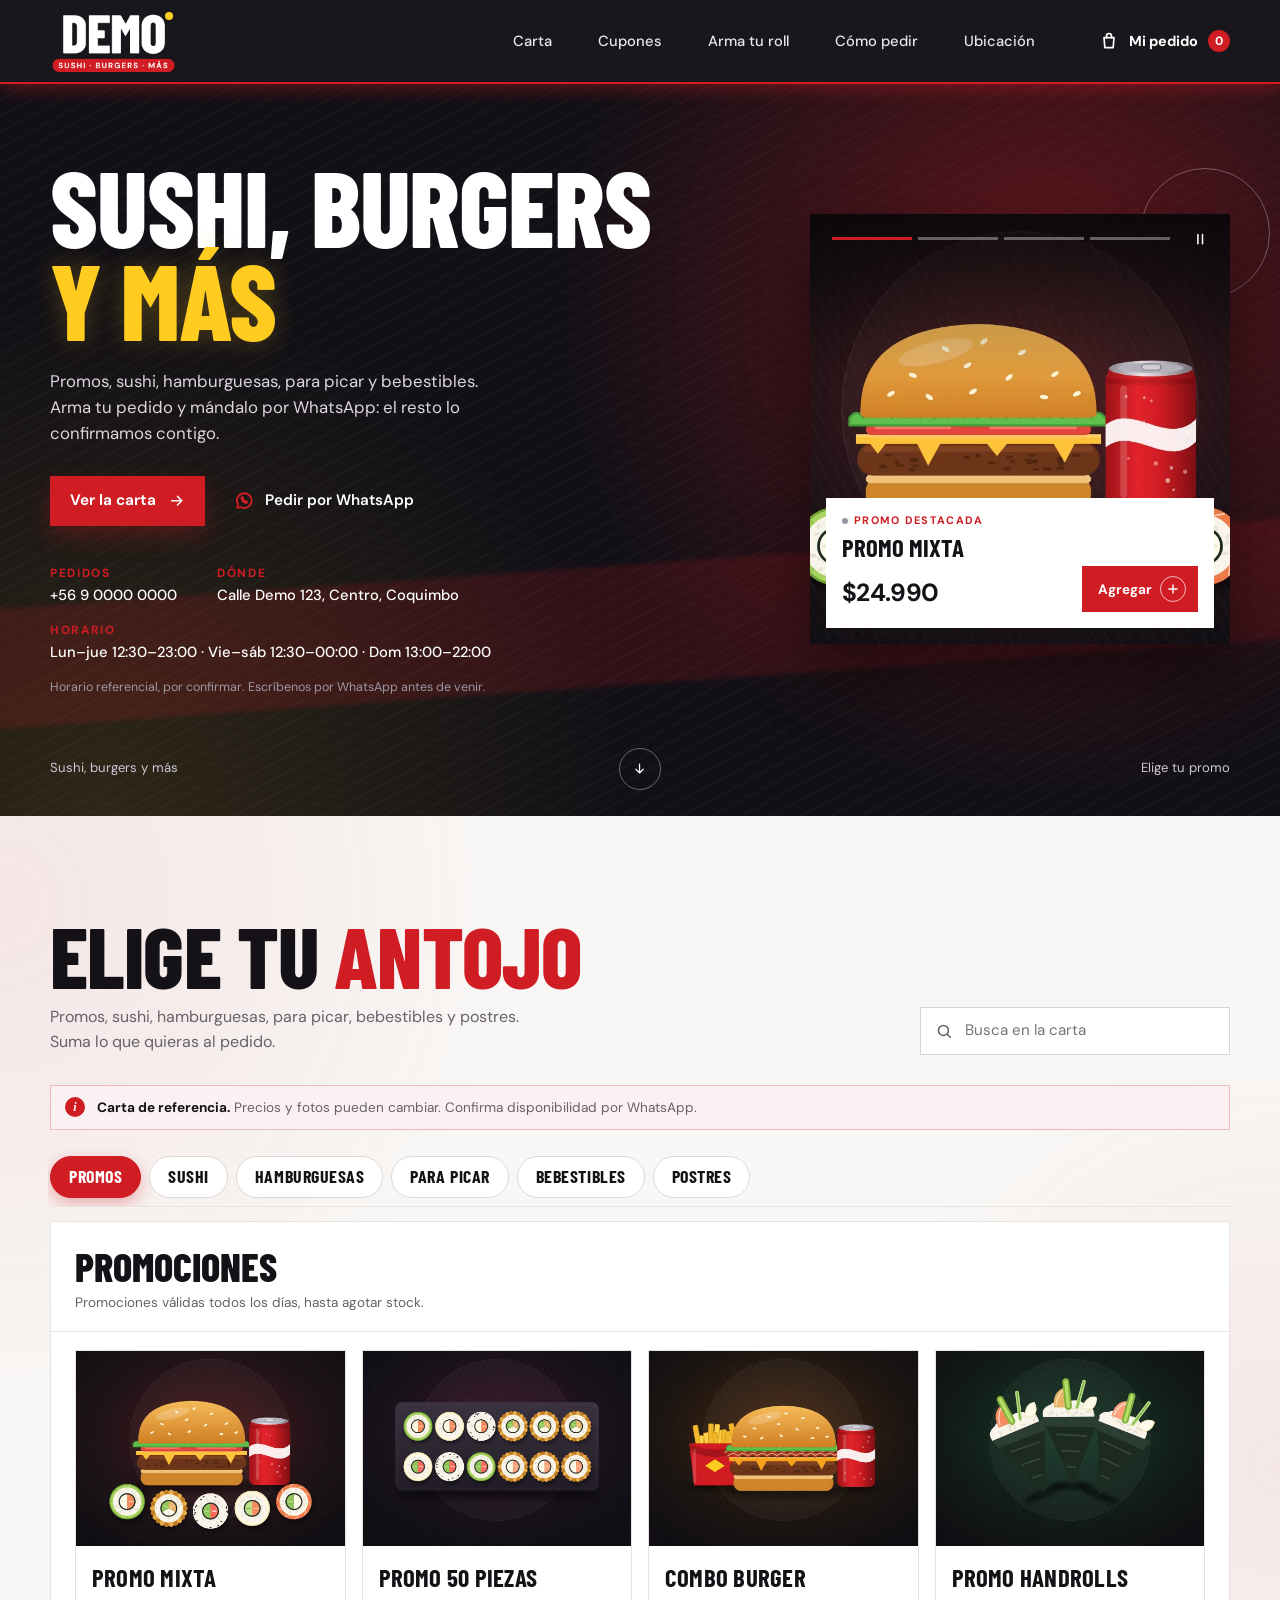
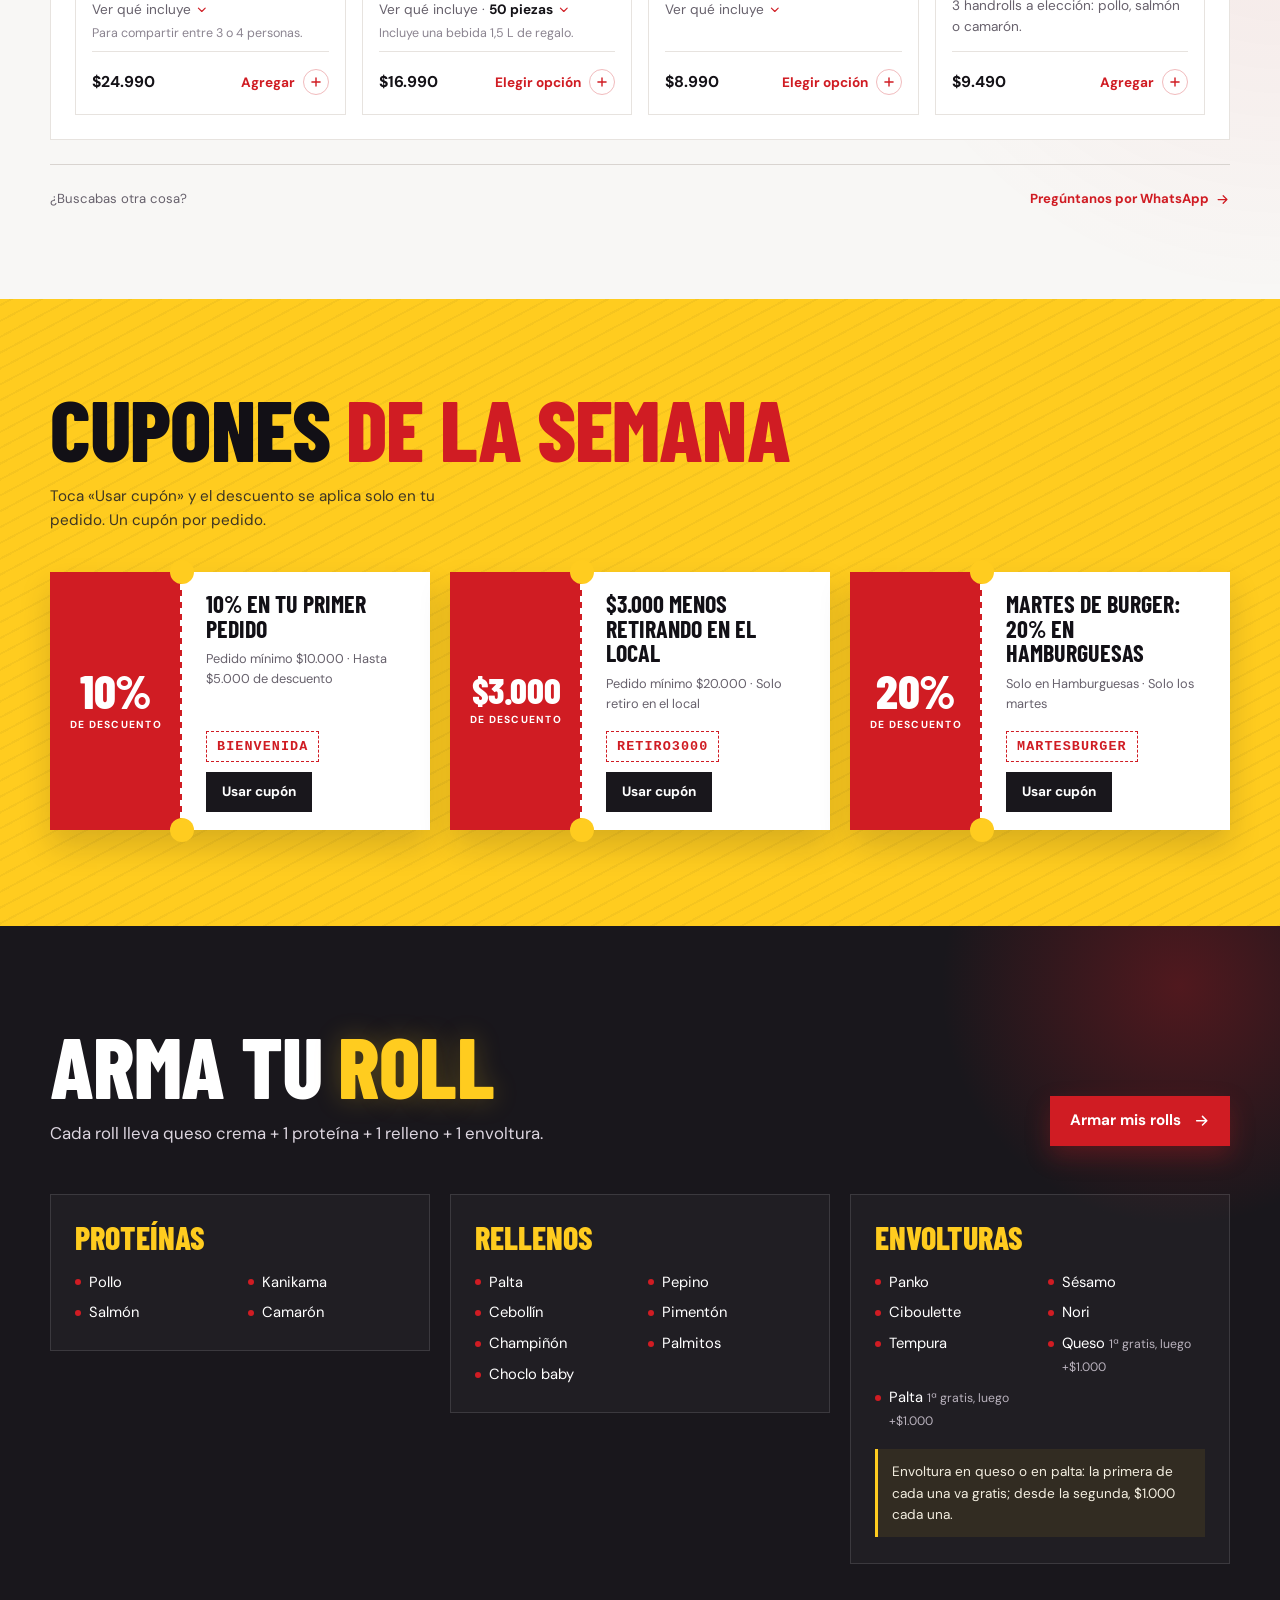
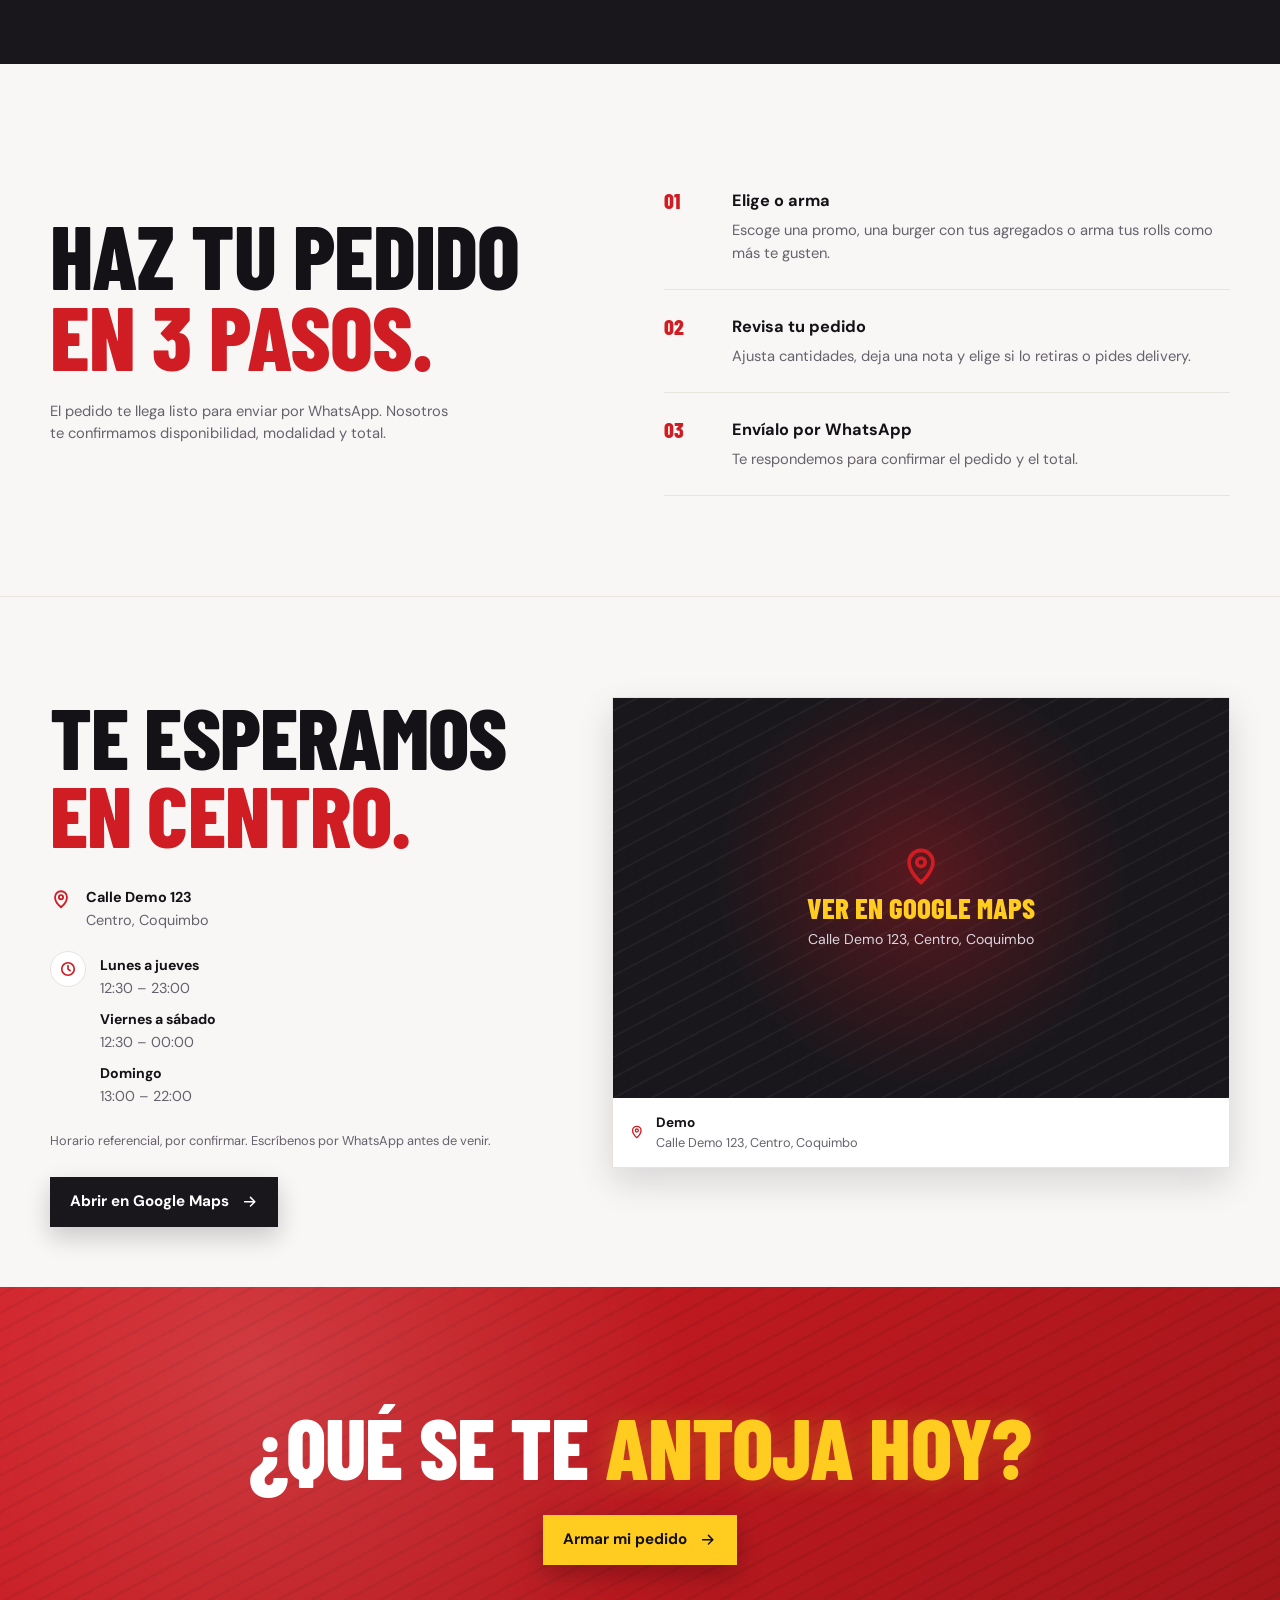
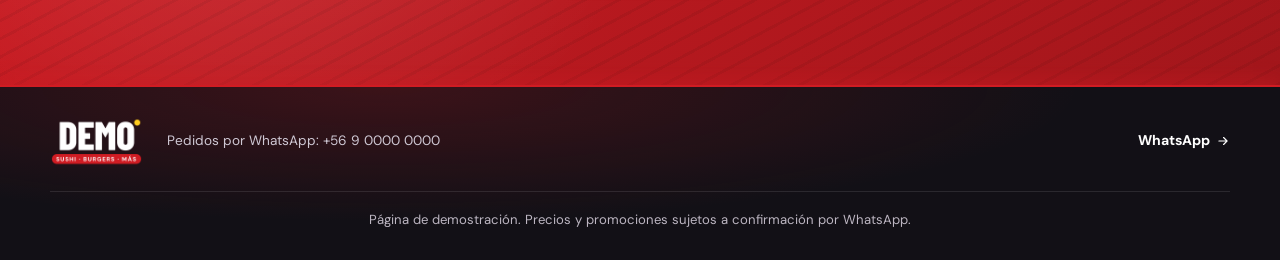
==== commit a7ae704c: "Cupones de descuento en la página, el pedido y el panel - Sección «Cupones» con tickets que se aplic" ====
--- a/index.html
+++ b/index.html
@@ -31,6 +31,7 @@
     </a>
     <nav class="menu" aria-label="Secciones">
       <a href="#carta">Carta</a>
+      <a href="#cupones" hidden>Cupones</a>
       <a href="#arma">Arma tu roll</a>
       <a href="#como-pedir">Cómo pedir</a>
       <a href="#ubicacion" data-si="direccion">Ubicación</a>
@@ -102,6 +103,16 @@
         <span>¿Buscabas otra cosa?</span>
         <a data-wsp href="https://wa.me/56900000000" target="_blank" rel="noopener">Pregúntanos por WhatsApp <svg class="icono" viewBox="0 0 24 24" aria-hidden="true"><path d="M5 12h14M13 6l6 6-6 6"/></svg></a>
       </p>
+    </div>
+  </section>
+
+  <section class="cupones" id="cupones" aria-labelledby="cupones-titulo" hidden>
+    <div class="contenedor">
+      <div class="cupones-cabeza">
+        <h2 class="titulo-grande" id="cupones-titulo"><span data-texto="cupones.titulo">Cupones</span> <span class="acento" data-texto="cupones.destacado">de la semana</span></h2>
+        <p class="cupones-bajada" data-texto="cupones.bajada">Toca «Usar cupón» y el descuento se aplica solo en tu pedido. Un cupón por pedido.</p>
+      </div>
+      <ul class="cupones-lista" data-cupones></ul>
     </div>
   </section>
 
--- a/css/estilos.css
+++ b/css/estilos.css
@@ -319,6 +319,57 @@
 .carta-otra { display: flex; justify-content: space-between; gap: 12px; flex-wrap: wrap; margin-top: 24px; padding-top: 24px; border-top: 1px solid #d9d4d0; font-size: .82rem; color: var(--suave); }
 .carta-otra a { display: inline-flex; align-items: center; gap: 6px; color: var(--principal); font-weight: 700; text-decoration: none; }
 
+/* ---------- cupones ---------- */
+.cupones {
+  position: relative; padding: 90px 0 96px; color: var(--tinta);
+  background: repeating-linear-gradient(-28deg, rgba(18, 16, 22, .04) 0 2px, transparent 2px 14px), var(--amarillo);
+}
+.cupones-cabeza { display: flex; align-items: flex-end; justify-content: space-between; gap: 18px 40px; flex-wrap: wrap; }
+.cupones .titulo-grande .acento { color: var(--principal); }
+.cupones-bajada { max-width: 420px; font-size: .95rem; color: #3d3524; }
+.cupones-lista { display: grid; grid-template-columns: repeat(auto-fill, minmax(min(100%, 350px), 1fr)); gap: 20px; margin-top: 40px; }
+/* ticket: talón con el descuento, línea picada y muescas a los lados */
+.cupon { --talon: 132px; position: relative; display: grid; grid-template-columns: var(--talon) minmax(0, 1fr); background: var(--blanco); box-shadow: 0 16px 30px rgba(18, 16, 22, .16); }
+.cupon::before, .cupon::after { content: ""; position: absolute; left: calc(var(--talon) - 12px); width: 24px; height: 24px; border-radius: 50%; background: var(--amarillo); }
+.cupon::before { top: -12px; }
+.cupon::after { bottom: -12px; }
+.cupon-valor {
+  display: grid; place-content: center; justify-items: center; gap: 6px; padding: 22px 12px; text-align: center; color: var(--blanco);
+  background: linear-gradient(var(--blanco) 50%, transparent 0) right top / 2px 12px repeat-y, var(--principal);
+}
+.cupon-valor b { font: 800 3rem/.85 var(--titulo); letter-spacing: -.01em; }
+.cupon-valor b.largo { font-size: 2.3rem; }
+.cupon-valor span { font-size: .64rem; font-weight: 700; letter-spacing: .12em; text-transform: uppercase; }
+.cupon-cuerpo { display: flex; flex-direction: column; gap: 8px; padding: 20px 20px 18px 24px; min-width: 0; }
+.cupon-cuerpo h3 { font: 700 1.5rem/1.02 var(--titulo); text-transform: uppercase; }
+.cupon-cond { font-size: .8rem; color: var(--suave); }
+.cupon-pie { margin-top: auto; display: flex; align-items: center; justify-content: space-between; gap: 10px; flex-wrap: wrap; padding-top: 10px; }
+.cupon-codigo { padding: 8px 10px 7px; border: 1.5px dashed var(--principal); color: var(--principal); font: 700 .84rem/1 ui-monospace, SFMono-Regular, Menlo, monospace; letter-spacing: .08em; }
+.cupon-usar { min-height: 40px; padding: 8px 16px; border: 0; background: var(--tinta-2); color: var(--blanco); font-weight: 700; font-size: .85rem; transition: background .2s; }
+.cupon-usar:hover { background: var(--principal); }
+.cupon-listo { display: inline-flex; align-items: center; gap: 6px; font-weight: 700; font-size: .85rem; color: #19733e; }
+.cupon.usado { box-shadow: 0 0 0 3px var(--tinta-2), 0 16px 30px rgba(18, 16, 22, .16); }
+
+/* cupón dentro del pedido */
+.cupon-fila { display: grid; grid-template-columns: minmax(0, 1fr) auto; gap: 8px; }
+.cupon-fila input {
+  width: 100%; height: 44px; padding: 0 12px; border: 1px solid #ddd8d3; background: var(--blanco);
+  font-size: .92rem; letter-spacing: .06em; text-transform: uppercase; color: var(--texto);
+}
+.cupon-fila input::placeholder { text-transform: none; letter-spacing: 0; }
+.cupon-fila input:focus { outline: 0; border-color: var(--acento); }
+.cupon-aplicar { padding: 0 18px; border: 0; background: var(--tinta-2); color: var(--blanco); font-weight: 700; font-size: .88rem; }
+.cupon-aplicar:hover { background: var(--principal); }
+.cupon-pedido { display: flex; align-items: center; justify-content: space-between; gap: 12px; padding: 12px 14px; border: 1.5px dashed var(--acento-borde); background: var(--blanco); }
+.cupon-pedido.ok { border-color: #19733e; }
+.cupon-pedido > div { display: grid; gap: 3px; min-width: 0; }
+.cupon-pedido b { display: inline-flex; align-items: center; gap: 8px; font-size: .9rem; letter-spacing: .06em; }
+.cupon-pedido b .icono { color: var(--principal); }
+.cupon-pedido span { font-size: .8rem; color: var(--error); }
+.cupon-pedido.ok span { color: #19733e; }
+.cupon-pedido button { flex: none; padding: 4px 0; border: 0; background: none; color: var(--suave); text-decoration: underline; font-size: .8rem; }
+.totales .descuento { color: #19733e; }
+
 /* ---------- cómo pedir ---------- */
 .pasos { padding: 100px 0; border-bottom: 1px solid var(--linea); }
 .pasos-grilla { display: grid; grid-template-columns: 1fr 1fr; gap: 48px; align-items: center; }
@@ -610,6 +661,13 @@
   .tarjeta-cuerpo .fila-nombre { font-size: 1.2rem; }
   .tarjeta-pie { flex-direction: column; align-items: flex-start; }
   .pasos { padding: 76px 0; }
+  .cupones { padding: 64px 0 70px; }
+  .cupones-lista { margin-top: 28px; gap: 16px; }
+  .cupon { --talon: 108px; }
+  .cupon-valor b { font-size: 2.5rem; }
+  .cupon-valor b.largo { font-size: 1.85rem; }
+  .cupon-cuerpo { padding: 16px 14px 14px 18px; }
+  .cupon-cuerpo h3 { font-size: 1.3rem; }
   .ubicacion { padding: 70px 0 40px; }
   .mapa-marco { height: 280px; }
   .antojo { padding: 90px 0; }
